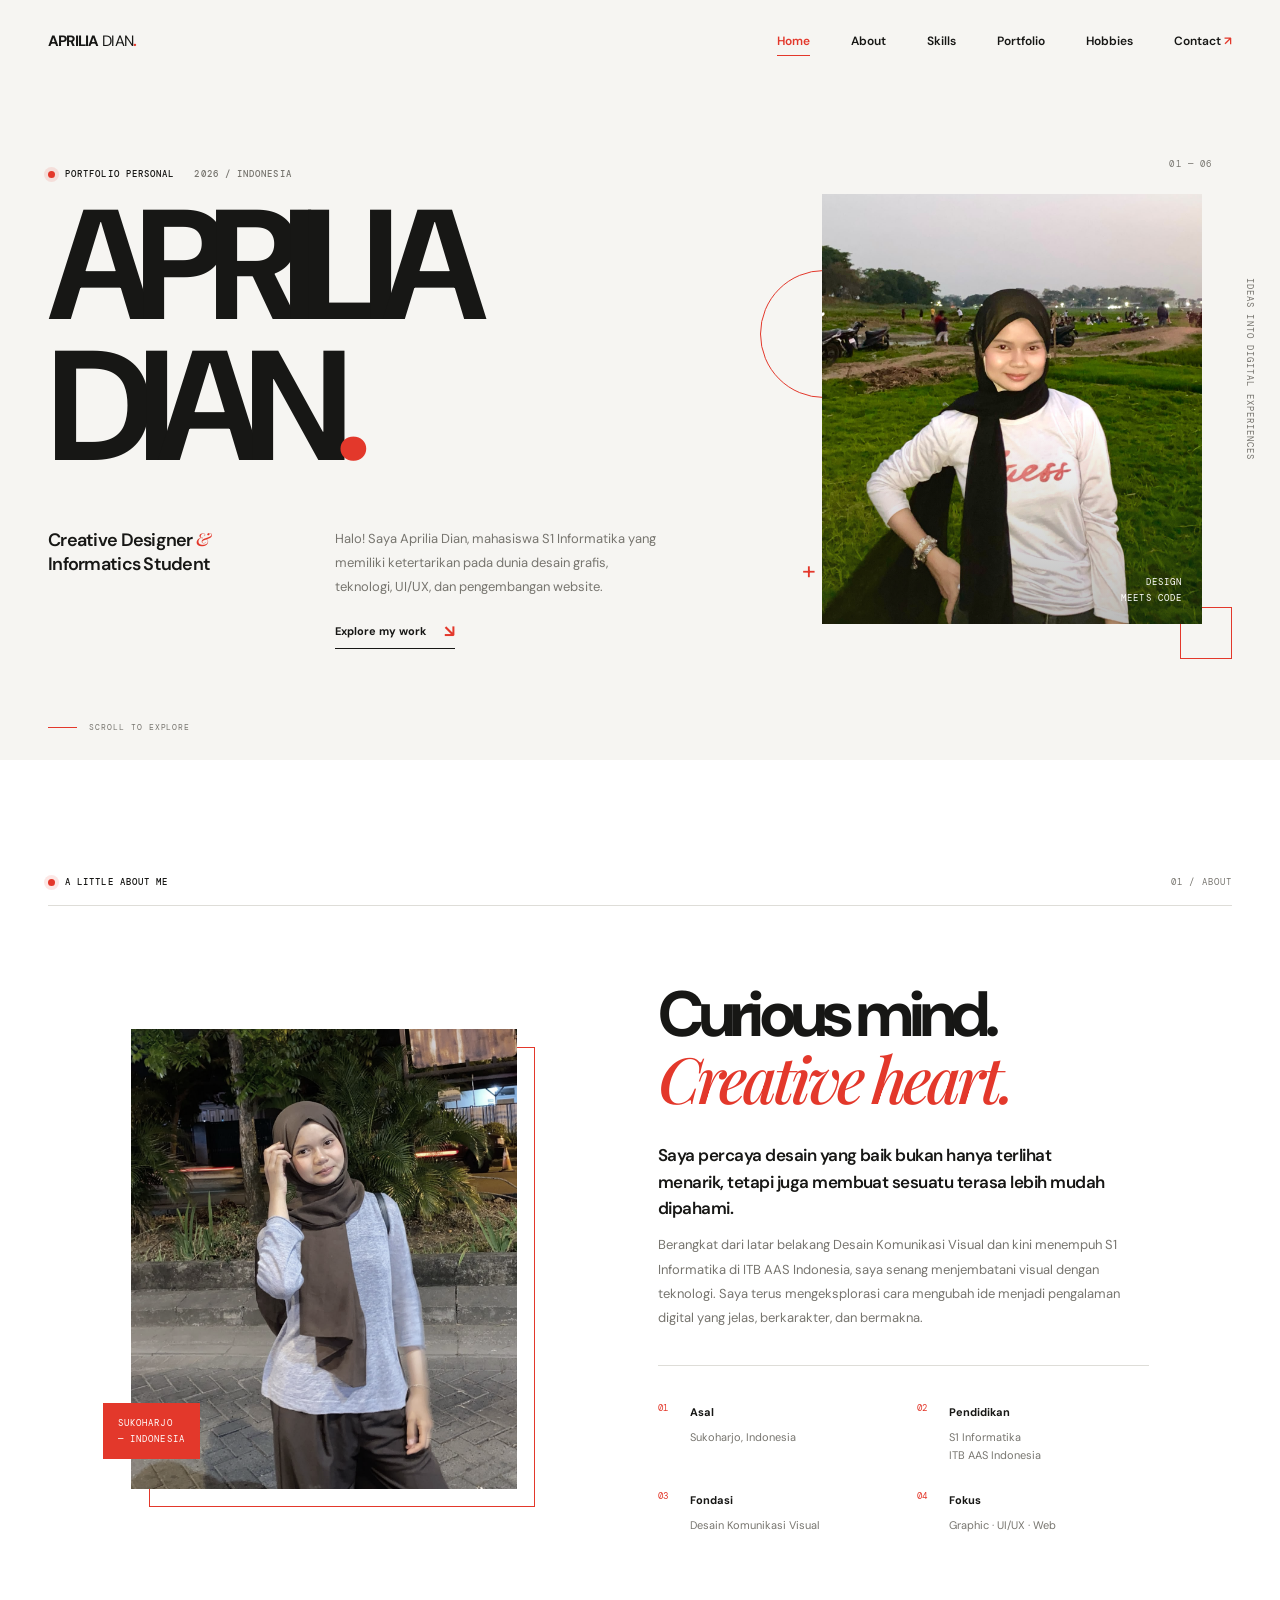
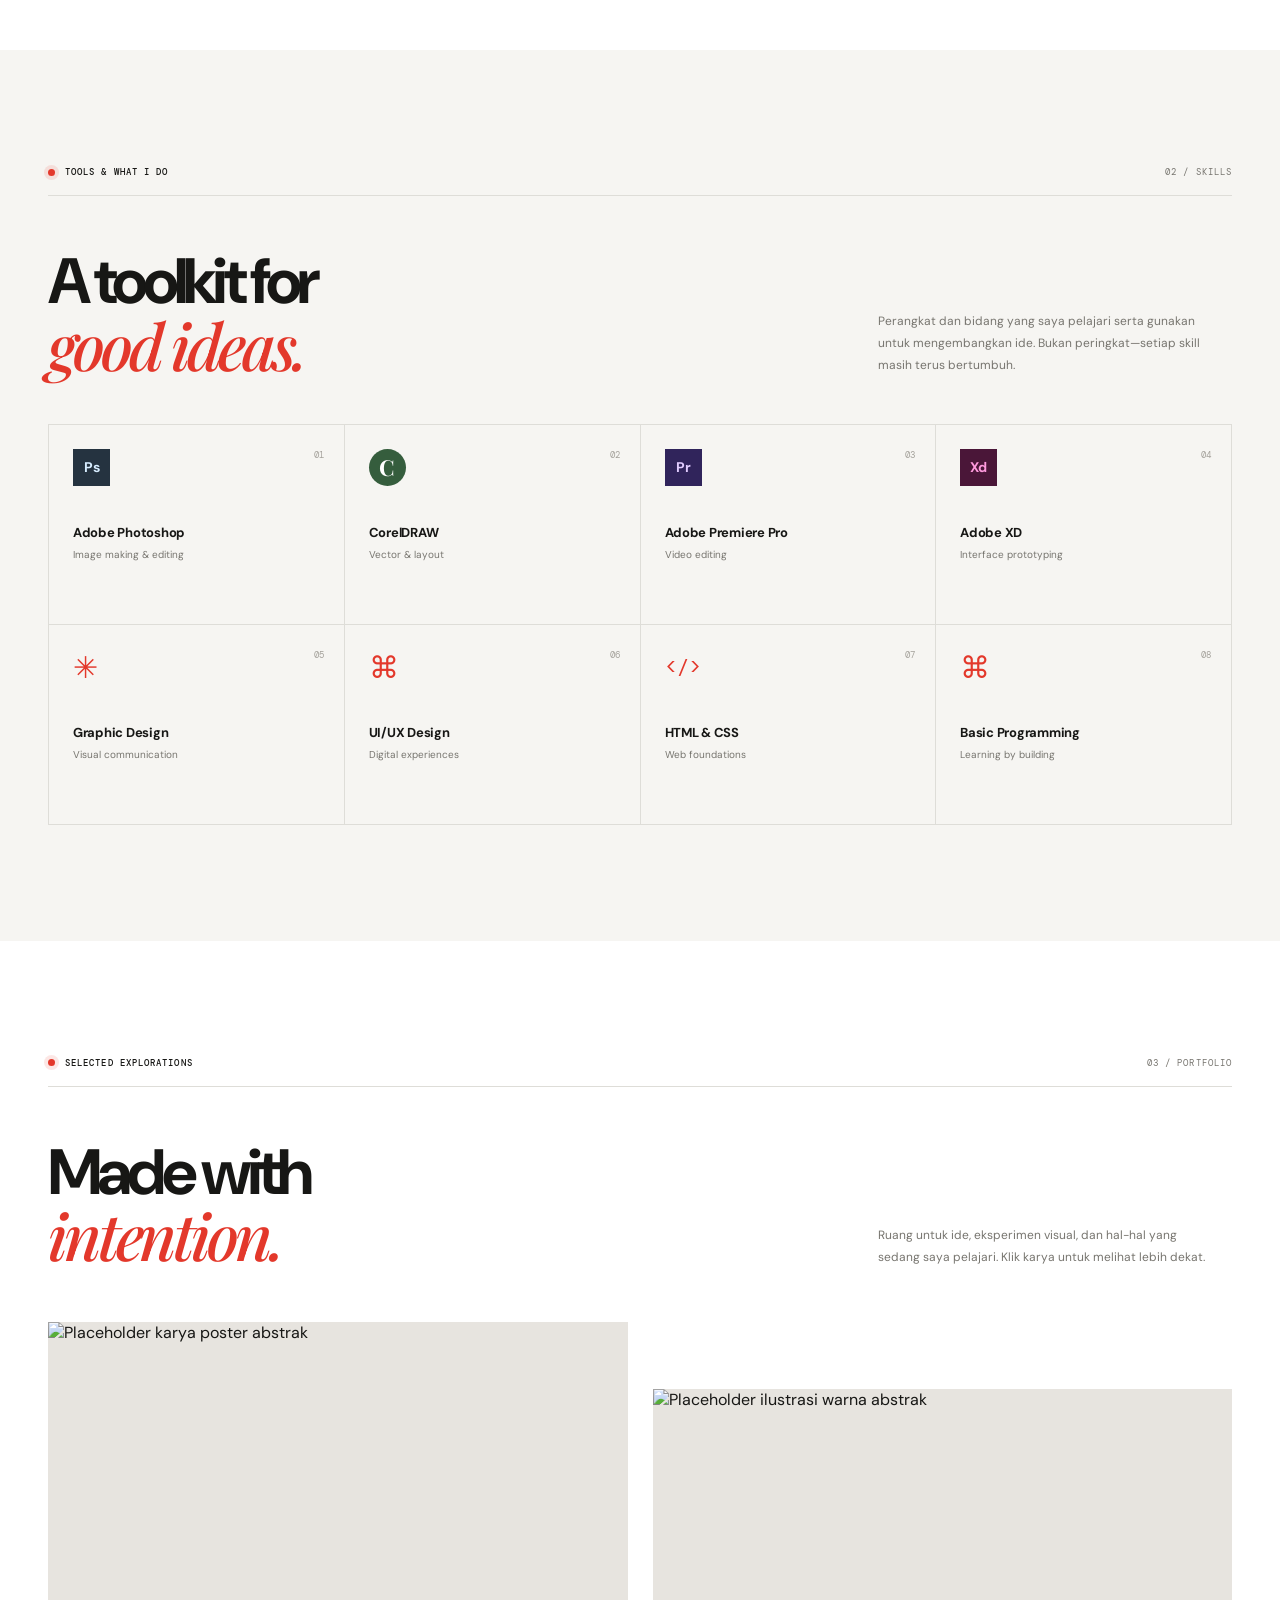
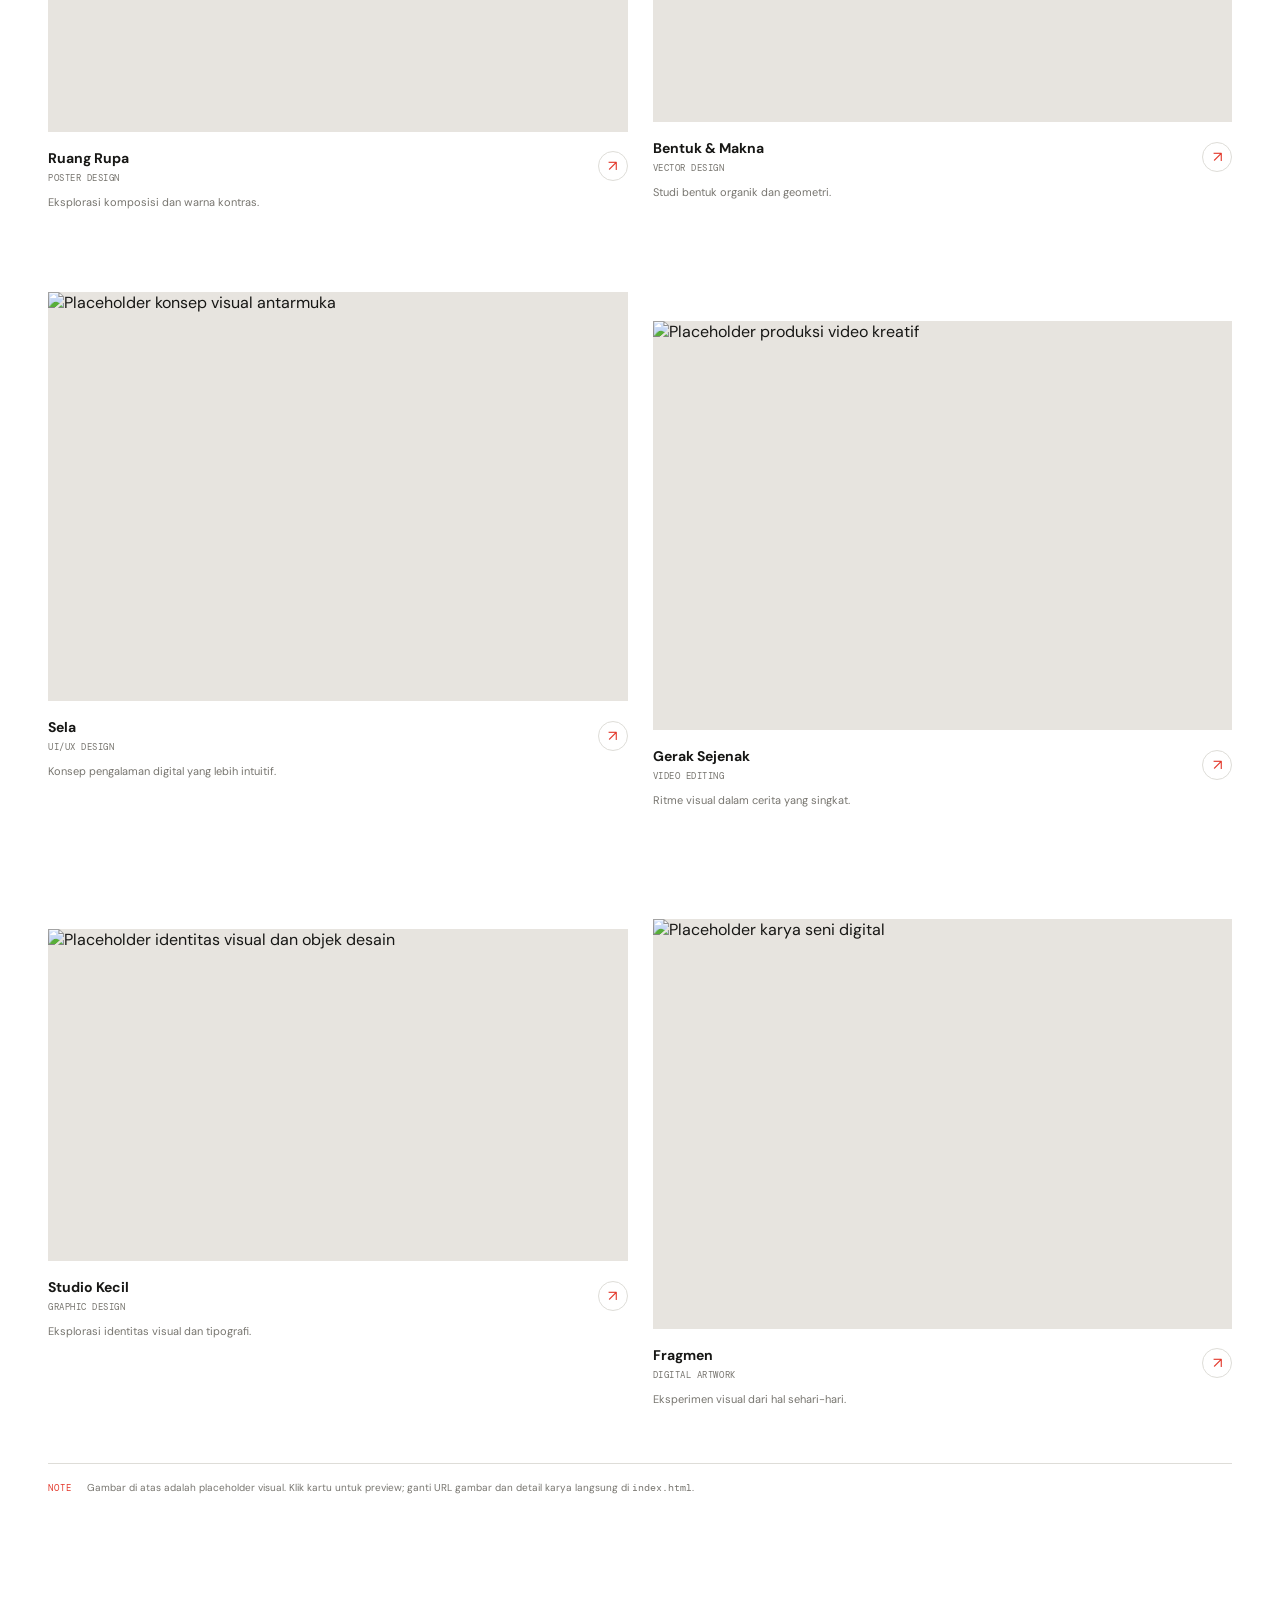
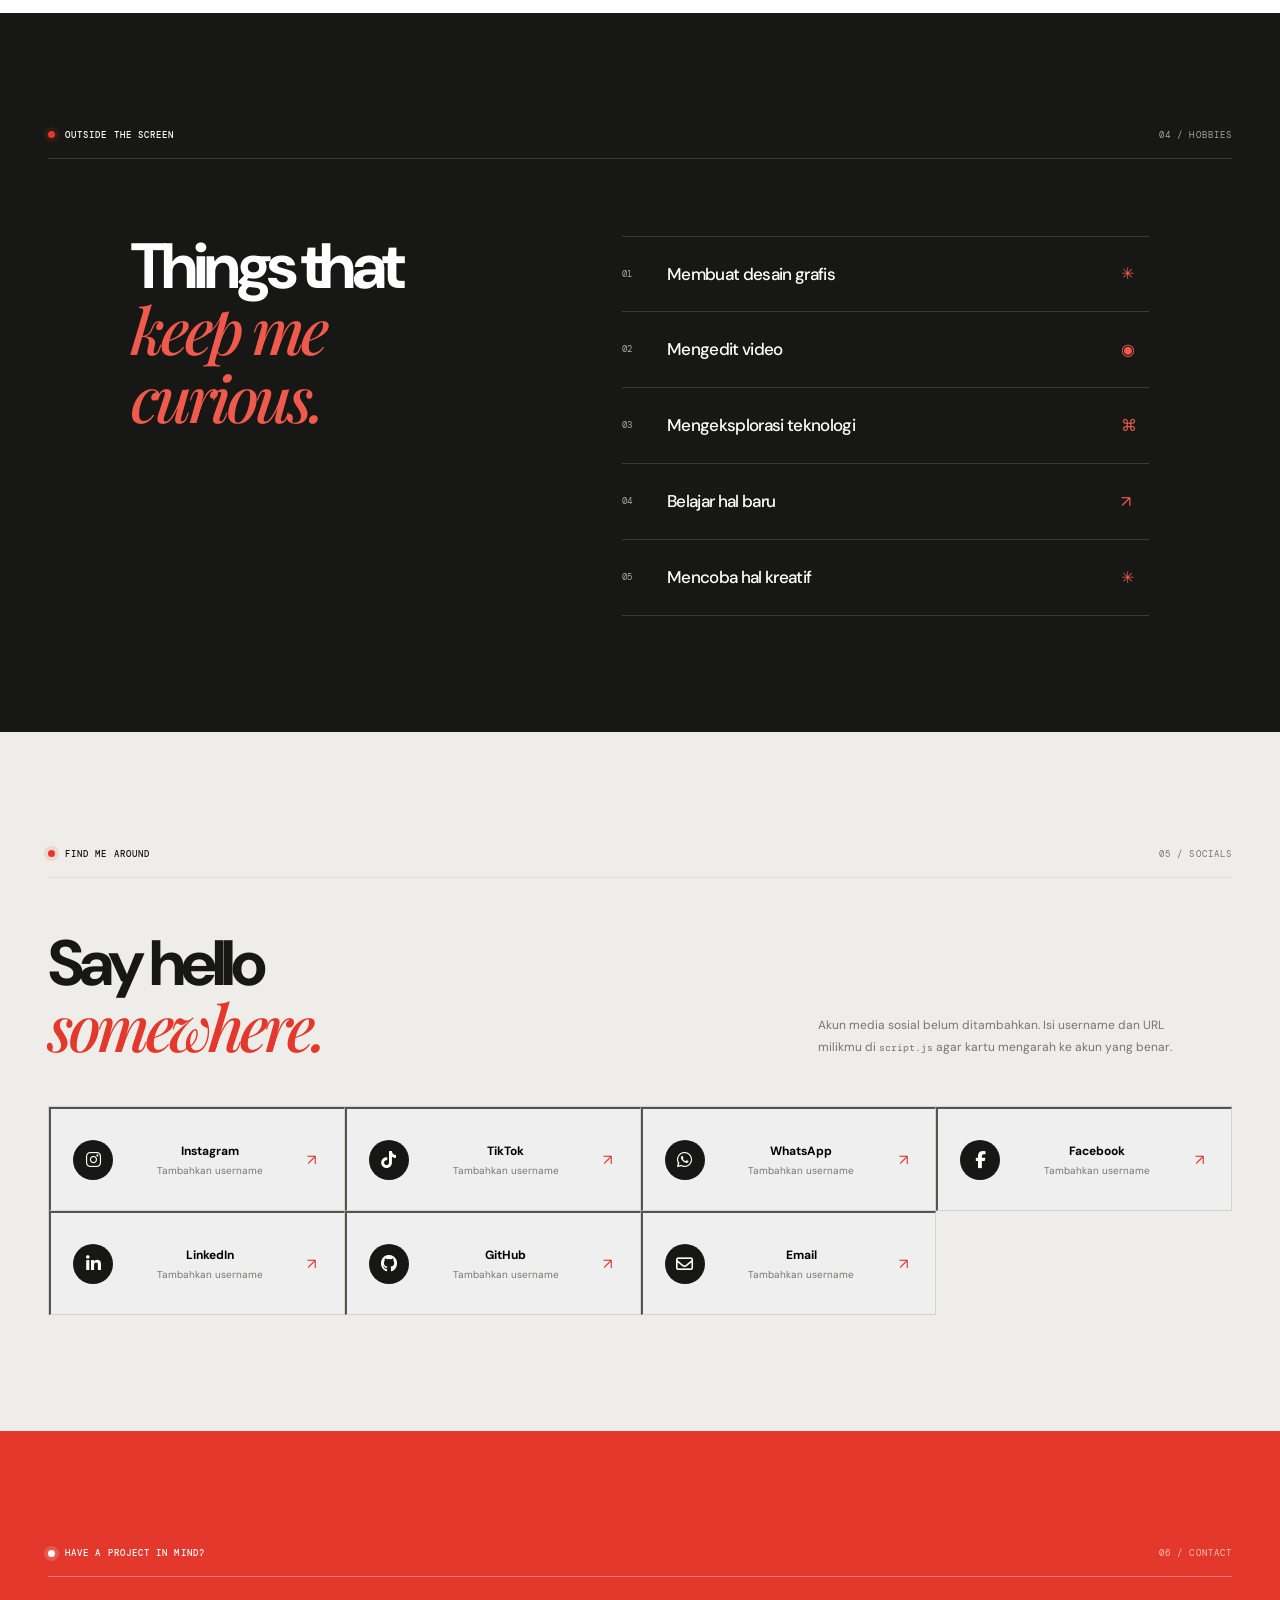
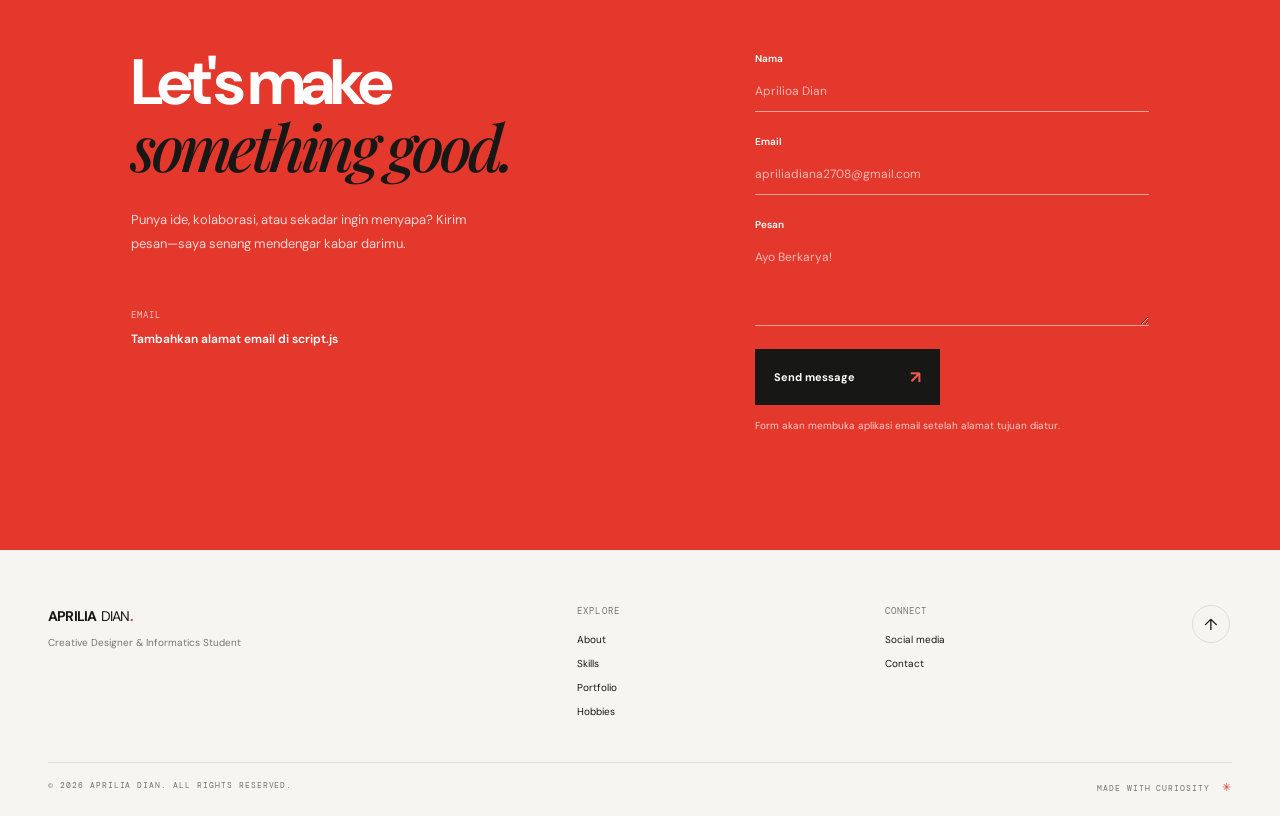
==== index.html/index.html @ 3d409180 "update portfolio" ====
<!DOCTYPE html>
<html lang="id">
<head>
  <meta charset="UTF-8">
  <meta name="viewport" content="width=device-width, initial-scale=1.0">
  <meta name="theme-color" content="#f6f5f2">
  <meta name="description" content="Portfolio personal Aprilia Dian — Creative Designer & Informatics Student.">
  <title>Aprilia Dian — Creative Designer & Informatics Student</title>
  <link rel="preconnect" href="https://fonts.googleapis.com">
  <link rel="preconnect" href="https://fonts.gstatic.com" crossorigin>
  <link href="https://fonts.googleapis.com/css2?family=DM+Mono:wght@400;500&family=DM+Sans:wght@400;500;600;700&family=Playfair+Display:ital,wght@1,500;1,600&display=swap" rel="stylesheet">
  <link href="https://cdnjs.cloudflare.com/ajax/libs/font-awesome/6.7.2/css/all.min.css" rel="stylesheet">
  <link rel="stylesheet" href="style.css">
  <script src="script.js" defer></script>
</head>
<body>
  <a class="skip-link" href="#home">Lewati ke konten utama</a>
  <header class="site-header" id="site-header">
    <nav class="nav shell" aria-label="Navigasi utama">
      <a class="wordmark" href="#home" aria-label="Aprilia Dian — beranda">APRILIA<span>DIAN</span><i>.</i></a>
      <button class="menu-toggle" type="button" aria-label="Buka menu navigasi" aria-expanded="false" aria-controls="nav-links"><span></span><span></span></button>
      <div class="nav-links" id="nav-links">
        <a href="#home">Home</a><a href="#about">About</a><a href="#skills">Skills</a>
        <a href="#portfolio">Portfolio</a><a href="#hobbies">Hobbies</a><a href="#contact">Contact <span aria-hidden="true">↗</span></a>
      </div>
    </nav>
  </header>
  <main>
    <section class="hero section-pad" id="home">
      <div class="hero-grid shell">
        <div class="hero-copy reveal">
          <p class="eyebrow"><span class="eyebrow-dot"></span> PORTFOLIO PERSONAL <span class="eyebrow-year">2026 / INDONESIA</span></p>
          <h1>APRILIA<br><span class="hero-name-last">DIAN<span class="red-period">.</span></span></h1>
          <div class="hero-bottom">
            <p class="hero-role">Creative Designer <span>&</span><br>Informatics Student</p>
            <div class="hero-intro"><p>Halo! Saya Aprilia Dian, mahasiswa S1 Informatika yang memiliki ketertarikan pada dunia desain grafis, teknologi, UI/UX, dan pengembangan website.</p><a class="text-link" href="#portfolio">Explore my work <span aria-hidden="true">↘</span></a></div>
          </div>
        </div>
        <div class="hero-art reveal" data-delay="120">
          <div class="hero-index">01 — 06</div>
          <div class="hero-photo-wrap"><!-- Ganti URL ini dengan foto profil Aprilia. --><img src="img/img1.jpeg" alt="Foto profil Aprilia Dian"><span class="photo-caption">DESIGN<br>MEETS CODE</span></div>
          <span class="hero-ring" aria-hidden="true"></span><span class="hero-square" aria-hidden="true"></span><span class="hero-cross" aria-hidden="true">+</span><span class="hero-side-note">IDEAS INTO DIGITAL EXPERIENCES</span>
        </div>
      </div>
      <a href="#about" class="scroll-cue"><span></span> SCROLL TO EXPLORE</a>
    </section>

    <section class="about section-pad" id="about">
      <div class="shell">
        <div class="section-heading reveal"><p class="eyebrow"><span class="eyebrow-dot"></span> A LITTLE ABOUT ME</p><span class="section-number">01 / ABOUT</span></div>
        <div class="about-grid">
          <div class="about-image-block reveal"><!-- Placeholder foto kedua; ganti URL untuk memakai foto sendiri. --><img src="img/img2.jpeg" alt="Foto pribadi Aprilia Dian"><span class="image-stamp">SUKOHARJO<br>— INDONESIA</span><span class="image-outline" aria-hidden="true"></span></div>
          <div class="about-copy reveal" data-delay="120">
            <h2>Curious mind.<br><em>Creative heart.</em></h2>
            <p class="about-lead">Saya percaya desain yang baik bukan hanya terlihat menarik, tetapi juga membuat sesuatu terasa lebih mudah dipahami.</p>
            <p>Berangkat dari latar belakang Desain Komunikasi Visual dan kini menempuh S1 Informatika di ITB AAS Indonesia, saya senang menjembatani visual dengan teknologi. Saya terus mengeksplorasi cara mengubah ide menjadi pengalaman digital yang jelas, berkarakter, dan bermakna.</p>
            <div class="about-facts">
              <div><span>01</span><strong>Asal</strong><p>Sukoharjo, Indonesia</p></div><div><span>02</span><strong>Pendidikan</strong><p>S1 Informatika<br>ITB AAS Indonesia</p></div>
              <div><span>03</span><strong>Fondasi</strong><p>Desain Komunikasi Visual</p></div><div><span>04</span><strong>Fokus</strong><p>Graphic · UI/UX · Web</p></div>
            </div>
          </div>
        </div>
      </div>
    </section>

    <section class="skills section-pad" id="skills">
      <div class="shell">
        <div class="section-heading reveal"><p class="eyebrow"><span class="eyebrow-dot"></span> TOOLS & WHAT I DO</p><span class="section-number">02 / SKILLS</span></div>
        <div class="skills-intro reveal"><h2>A toolkit for<br><em>good ideas.</em></h2><p>Perangkat dan bidang yang saya pelajari serta gunakan untuk mengembangkan ide. Bukan peringkat—setiap skill masih terus bertumbuh.</p></div>
        <div class="skill-grid">
          <article class="skill-card reveal"><span class="skill-index">01</span><span class="skill-icon">Ps</span><h3>Adobe Photoshop</h3><p>Image making & editing</p><span class="skill-arrow">↗</span></article>
          <article class="skill-card reveal" data-delay="60"><span class="skill-index">02</span><span class="skill-icon corel">C</span><h3>CorelDRAW</h3><p>Vector & layout</p><span class="skill-arrow">↗</span></article>
          <article class="skill-card reveal" data-delay="120"><span class="skill-index">03</span><span class="skill-icon premiere">Pr</span><h3>Adobe Premiere Pro</h3><p>Video editing</p><span class="skill-arrow">↗</span></article>
          <article class="skill-card reveal" data-delay="180"><span class="skill-index">04</span><span class="skill-icon xd">Xd</span><h3>Adobe XD</h3><p>Interface prototyping</p><span class="skill-arrow">↗</span></article>
          <article class="skill-card reveal"><span class="skill-index">05</span><span class="skill-symbol">✳</span><h3>Graphic Design</h3><p>Visual communication</p><span class="skill-arrow">↗</span></article>
          <article class="skill-card reveal" data-delay="60"><span class="skill-index">06</span><span class="skill-symbol">⌘</span><h3>UI/UX Design</h3><p>Digital experiences</p><span class="skill-arrow">↗</span></article>
          <article class="skill-card reveal" data-delay="120"><span class="skill-index">07</span><span class="skill-code">&lt;/&gt;</span><h3>HTML & CSS</h3><p>Web foundations</p><span class="skill-arrow">↗</span></article>
          <article class="skill-card reveal" data-delay="180"><span class="skill-index">08</span><span class="skill-symbol">⌘</span><h3>Basic Programming</h3><p>Learning by building</p><span class="skill-arrow">↗</span></article>
        </div>
      </div>
    </section>

    <section class="portfolio section-pad" id="portfolio">
      <div class="shell">
        <div class="section-heading reveal"><p class="eyebrow"><span class="eyebrow-dot"></span> SELECTED EXPLORATIONS</p><span class="section-number">03 / PORTFOLIO</span></div>
        <div class="portfolio-title-row reveal"><h2>Made with<br><em>intention.</em></h2><p>Ruang untuk ide, eksperimen visual, dan hal-hal yang sedang saya pelajari. Klik karya untuk melihat lebih dekat.</p></div>
        <div class="work-grid">
          <button class="work-card work-feature reveal" type="button" data-title="Ruang Rupa" data-category="Poster Design" data-description="Eksplorasi poster dengan komposisi tegas dan warna kontras. Ganti gambar ini dengan karya poster pilihanmu." data-image="https://images.unsplash.com/photo-1549490349-8643362247b5?auto=format&fit=crop&w=1500&q=90"><span class="work-image"><img src="https://images.unsplash.com/photo-1549490349-8643362247b5?auto=format&fit=crop&w=1100&q=85" alt="Placeholder karya poster abstrak"></span><span class="work-meta"><span><strong>Ruang Rupa</strong><small>Poster Design</small></span><i>↗</i></span><span class="work-description">Eksplorasi komposisi dan warna kontras.</span></button>
          <button class="work-card reveal" data-delay="80" type="button" data-title="Bentuk & Makna" data-category="Vector Design" data-description="Studi bentuk organik dan geometri dalam ilustrasi vektor. Ganti gambar ini dengan karya vector-mu." data-image="https://images.unsplash.com/photo-1541701494587-cb58502866ab?auto=format&fit=crop&w=1500&q=90"><span class="work-image"><img src="https://images.unsplash.com/photo-1541701494587-cb58502866ab?auto=format&fit=crop&w=900&q=85" alt="Placeholder ilustrasi warna abstrak"></span><span class="work-meta"><span><strong>Bentuk & Makna</strong><small>Vector Design</small></span><i>↗</i></span><span class="work-description">Studi bentuk organik dan geometri.</span></button>
          <button class="work-card reveal" type="button" data-title="Sela" data-category="UI/UX Design" data-description="Konsep antarmuka digital dengan fokus pada pengalaman yang sederhana dan mudah dipahami. Ganti dengan preview desain UI/UX-mu." data-image="https://images.unsplash.com/photo-1558655146-9f40138edfeb?auto=format&fit=crop&w=1500&q=90"><span class="work-image"><img src="https://images.unsplash.com/photo-1558655146-9f40138edfeb?auto=format&fit=crop&w=900&q=85" alt="Placeholder konsep visual antarmuka"></span><span class="work-meta"><span><strong>Sela</strong><small>UI/UX Design</small></span><i>↗</i></span><span class="work-description">Konsep pengalaman digital yang lebih intuitif.</span></button>
          <button class="work-card work-feature reveal" data-delay="80" type="button" data-title="Gerak Sejenak" data-category="Video Editing" data-description="Eksplorasi ritme, potongan gambar, dan storytelling singkat. Ganti gambar dengan thumbnail video edit-mu." data-image="https://images.unsplash.com/photo-1492619375914-88005aa9e8fb?auto=format&fit=crop&w=1500&q=90"><span class="work-image"><img src="https://images.unsplash.com/photo-1492619375914-88005aa9e8fb?auto=format&fit=crop&w=1100&q=85" alt="Placeholder produksi video kreatif"></span><span class="work-meta"><span><strong>Gerak Sejenak</strong><small>Video Editing</small></span><i>↗</i></span><span class="work-description">Ritme visual dalam cerita yang singkat.</span></button>
          <button class="work-card reveal" type="button" data-title="Studio Kecil" data-category="Graphic Design" data-description="Studi identitas visual sederhana yang merangkai tipografi dan elemen grafis. Ganti gambar dengan karya desain grafismu." data-image="https://images.unsplash.com/photo-1503602642458-232111445657?auto=format&fit=crop&w=1500&q=90"><span class="work-image"><img src="https://images.unsplash.com/photo-1503602642458-232111445657?auto=format&fit=crop&w=900&q=85" alt="Placeholder identitas visual dan objek desain"></span><span class="work-meta"><span><strong>Studio Kecil</strong><small>Graphic Design</small></span><i>↗</i></span><span class="work-description">Eksplorasi identitas visual dan tipografi.</span></button>
          <button class="work-card reveal" data-delay="80" type="button" data-title="Fragmen" data-category="Digital Artwork" data-description="Kumpulan eksplorasi visual digital dan bentuk-bentuk yang terinspirasi dari hal sehari-hari. Ganti gambar dengan artwork-mu." data-image="https://images.unsplash.com/photo-1513364776144-60967b0f800f?auto=format&fit=crop&w=1500&q=90"><span class="work-image"><img src="https://images.unsplash.com/photo-1513364776144-60967b0f800f?auto=format&fit=crop&w=900&q=85" alt="Placeholder karya seni digital"></span><span class="work-meta"><span><strong>Fragmen</strong><small>Digital Artwork</small></span><i>↗</i></span><span class="work-description">Eksperimen visual dari hal sehari-hari.</span></button>
        </div>
        <p class="portfolio-note"><span>NOTE</span> Gambar di atas adalah placeholder visual. Klik kartu untuk preview; ganti URL gambar dan detail karya langsung di <code>index.html</code>.</p>
      </div>
    </section>

    <section class="hobbies section-pad" id="hobbies">
      <div class="shell">
        <div class="section-heading reveal"><p class="eyebrow"><span class="eyebrow-dot"></span> OUTSIDE THE SCREEN</p><span class="section-number">04 / HOBBIES</span></div>
        <div class="hobbies-layout"><h2 class="reveal">Things that<br><em>keep me curious.</em></h2>
          <div class="hobby-list">
            <div class="hobby-item reveal"><span>01</span><h3>Membuat desain grafis</h3><i>✳</i></div><div class="hobby-item reveal"><span>02</span><h3>Mengedit video</h3><i>◉</i></div><div class="hobby-item reveal"><span>03</span><h3>Mengeksplorasi teknologi</h3><i>⌘</i></div><div class="hobby-item reveal"><span>04</span><h3>Belajar hal baru</h3><i>↗</i></div><div class="hobby-item reveal"><span>05</span><h3>Mencoba hal kreatif</h3><i>✳</i></div>
          </div>
        </div>
      </div>
    </section>

    <section class="social section-pad" id="social">
      <div class="shell">
        <div class="section-heading reveal"><p class="eyebrow"><span class="eyebrow-dot"></span> FIND ME AROUND</p><span class="section-number">05 / SOCIALS</span></div>
        <div class="social-heading reveal"><h2>Say hello<br><em>somewhere.</em></h2><p>Akun media sosial belum ditambahkan. Isi username dan URL milikmu di <code>script.js</code> agar kartu mengarah ke akun yang benar.</p></div>
        <div class="social-grid" id="social-grid" aria-label="Media sosial Aprilia Dian"></div>
      </div>
    </section>

    <section class="contact section-pad" id="contact">
      <div class="shell">
        <div class="section-heading reveal"><p class="eyebrow"><span class="eyebrow-dot"></span> HAVE A PROJECT IN MIND?</p><span class="section-number">06 / CONTACT</span></div>
        <div class="contact-grid">
          <div class="contact-copy reveal"><h2>Let's make<br><em>something good.</em></h2><p>Punya ide, kolaborasi, atau sekadar ingin menyapa? Kirim pesan—saya senang mendengar kabar darimu.</p><div class="contact-details"><span>EMAIL</span><p id="contact-email-display">Tambahkan alamat email di script.js</p></div></div>
          <form class="contact-form reveal" data-delay="120" id="contact-form">
            <label for="contact-name">Nama</label><input id="contact-name" name="name" type="text" placeholder="Aprilioa Dian" autocomplete="name" required>
            <label for="contact-email">Email</label><input id="contact-email" name="email" type="email" placeholder="apriliadiana2708@gmail.com" autocomplete="email" required>
            <label for="contact-message">Pesan</label><textarea id="contact-message" name="message" rows="4" placeholder="Ayo Berkarya!" required></textarea>
            <button class="button button-dark" type="submit">Send message <span aria-hidden="true">↗</span></button><p class="form-note" id="form-note" role="status">Form akan membuka aplikasi email setelah alamat tujuan diatur.</p>
          </form>
        </div>
      </div>
    </section>
  </main>
  <footer class="footer"><div class="shell">
    <div class="footer-top">
      <div><a class="wordmark footer-brand" href="#home">APRILIA<span>DIAN</span><i>.</i></a><p>Creative Designer & Informatics Student</p></div>
      <div class="footer-nav"><span>EXPLORE</span><a href="#about">About</a><a href="#skills">Skills</a><a href="#portfolio">Portfolio</a><a href="#hobbies">Hobbies</a></div>
      <div class="footer-nav"><span>CONNECT</span><a href="#social">Social media</a><a href="#contact">Contact</a></div><a class="back-top" href="#home" aria-label="Kembali ke atas">↑</a>
    </div>
    <div class="footer-bottom"><span>© 2026 APRILIA DIAN. ALL RIGHTS RESERVED.</span><span>MADE WITH CURIOSITY <i>✳</i></span></div>
  </div></footer>
  <dialog class="work-dialog" id="work-dialog" aria-label="Preview karya"><button class="dialog-close" type="button" aria-label="Tutup preview">×</button><img class="dialog-image" src="" alt=""><div class="dialog-copy"><span class="dialog-category"></span><h2 class="dialog-title"></h2><p class="dialog-description"></p></div></dialog>
  <div class="toast" id="toast" role="status" aria-live="polite"></div>
</body>
</html>
---- index.html/style.css ----
:root {
  --paper: #f6f5f2; --white: #fff; --ink: #171715; --muted: #77756f;
  --line: #deddd8; --red: #e3382b;
  --font-sans: "DM Sans", Arial, sans-serif; --font-serif: "Playfair Display", Georgia, serif; --font-mono: "DM Mono", monospace;
}
* { box-sizing: border-box; }
html { scroll-behavior: smooth; scroll-padding-top: 90px; }
body { margin: 0; background: var(--paper); color: var(--ink); font-family: var(--font-sans); -webkit-font-smoothing: antialiased; }
body.dialog-open { overflow: hidden; }
button, input, textarea { font: inherit; }
button, a { -webkit-tap-highlight-color: transparent; }
a { color: inherit; text-decoration: none; }
img { display: block; max-width: 100%; }
.shell { width: min(1320px, calc(100% - 96px)); margin-inline: auto; }
.section-pad { padding: 116px 0; }
.skip-link { position: fixed; z-index: 20; top: 10px; left: 10px; padding: 12px 16px; background: var(--ink); color: var(--white); transform: translateY(-160%); }
.skip-link:focus { transform: translateY(0); }
.site-header { position: fixed; z-index: 10; inset: 0 0 auto; border-bottom: 1px solid transparent; transition: background .3s ease, border-color .3s ease, box-shadow .3s ease; }
.site-header.scrolled { background: rgba(246,245,242,.93); border-color: var(--line); box-shadow: 0 6px 24px rgba(23,23,21,.04); backdrop-filter: blur(14px); }
.nav { height: 82px; display: flex; align-items: center; justify-content: space-between; }
.wordmark { font-size: 15px; font-weight: 700; letter-spacing: -.055em; }
.wordmark span { font-weight: 400; margin-left: 4px; }
.wordmark i { color: var(--red); font-style: normal; }
.nav-links { display: flex; gap: clamp(22px, 3.2vw, 48px); align-items: center; }
.nav-links a { position: relative; font-size: 12px; font-weight: 600; transition: color .2s ease; }
.nav-links a::after { position: absolute; content: ""; height: 1px; background: var(--red); left: 0; right: 100%; bottom: -7px; transition: right .25s ease; }
.nav-links a:hover, .nav-links a.active { color: var(--red); }
.nav-links a:hover::after, .nav-links a.active::after { right: 0; }
.nav-links a:last-child span { color: var(--red); }
.menu-toggle { display: none; }
.hero { position: relative; min-height: 760px; padding-top: 158px; padding-bottom: 100px; overflow: hidden; }
.hero-grid { display: grid; grid-template-columns: 1.15fr .85fr; align-items: center; min-height: 490px; gap: 48px; }
.eyebrow, .section-number, .hero-index, .hero-side-note, .scroll-cue, .portfolio-note span, .contact-details > span, .footer-nav > span, .footer-bottom, .image-stamp, .photo-caption { font-family: var(--font-mono); font-size: 9px; letter-spacing: .12em; }
.eyebrow { display: flex; align-items: center; gap: 10px; margin: 0 0 24px; font-weight: 500; }
.eyebrow-dot { width: 7px; height: 7px; display: inline-block; border-radius: 50%; background: var(--red); box-shadow: 0 0 0 4px rgba(227,56,43,.12); }
.eyebrow-year { margin-left: 10px; color: var(--muted); }
.hero h1 { margin: 0; font-size: clamp(76px, 12.2vw, 170px); line-height: .79; letter-spacing: -.105em; font-weight: 700; }
.hero-name-last { display: inline-block; margin-top: 18px; }
.red-period { color: var(--red); }
.hero-bottom { display: grid; grid-template-columns: .7fr 1fr; gap: 30px; align-items: start; margin-top: 58px; max-width: 700px; }
.hero-role { margin: 0; font-size: 18px; line-height: 1.35; font-weight: 600; letter-spacing: -.04em; }
.hero-role span { color: var(--red); font-family: var(--font-serif); font-style: italic; font-weight: 500; }
.hero-intro { max-width: 330px; }
.hero-intro p, .about-copy > p:not(.about-lead), .contact-copy > p { margin: 0; color: var(--muted); font-size: 13px; line-height: 1.85; }
.text-link { display: inline-flex; gap: 18px; align-items: center; margin-top: 21px; padding-bottom: 6px; border-bottom: 1px solid var(--ink); font-size: 11px; font-weight: 700; transition: color .2s, border-color .2s; }
.text-link span { color: var(--red); font-size: 17px; transition: transform .2s; }
.text-link:hover { color: var(--red); border-color: var(--red); }
.text-link:hover span { transform: translate(3px, 3px); }
.hero-art { position: relative; width: min(100%, 430px); justify-self: end; padding: 36px 30px 35px 20px; }
.hero-index { position: absolute; top: 0; right: 20px; color: var(--muted); }
.hero-photo-wrap { position: relative; z-index: 1; width: 100%; height: 430px; overflow: hidden; background: #d3cbc3; }
.hero-photo { width: 100%; height: 100%; object-fit: cover; filter: saturate(.72); }
.hero-photo-wrap::after { content: ""; position: absolute; inset: 0; background: linear-gradient(180deg, transparent 53%, rgba(23,23,21,.3)); }
.photo-caption { position: absolute; z-index: 2; right: 20px; bottom: 18px; color: var(--white); line-height: 1.8; text-align: right; }
.hero-ring { position: absolute; z-index: 0; width: 128px; height: 128px; border: 1px solid var(--red); border-radius: 50%; left: -42px; top: 112px; }
.hero-square { position: absolute; width: 52px; height: 52px; border: 1px solid var(--red); right: 0; bottom: 0; }
.hero-cross { position: absolute; z-index: 2; left: 0; bottom: 72px; color: var(--red); font-size: 25px; }
.hero-side-note { position: absolute; top: 120px; right: -24px; writing-mode: vertical-rl; color: var(--muted); }
.scroll-cue { position: absolute; bottom: 28px; left: max(48px, calc((100% - 1320px) / 2)); display: flex; gap: 12px; align-items: center; color: var(--muted); font-size: 8px; }
.scroll-cue span { width: 29px; height: 1px; background: var(--red); }
.section-heading { display: flex; justify-content: space-between; align-items: center; border-bottom: 1px solid var(--line); padding-bottom: 17px; }
.section-heading .eyebrow { margin: 0; }
.section-number { color: var(--muted); }
.about { background: #fff; }
.about-grid { display: grid; grid-template-columns: .88fr 1.12fr; gap: clamp(65px, 11vw, 155px); align-items: center; padding: 78px 7% 0; }
.about-image-block { position: relative; max-width: 390px; }
.about-image-block img { position: relative; z-index: 1; width: 100%; height: 460px; object-fit: cover; filter: saturate(.65); }
.image-outline { position: absolute; z-index: 0; top: 18px; left: 18px; width: 100%; height: 100%; border: 1px solid var(--red); }
.image-stamp { position: absolute; z-index: 2; left: -28px; bottom: 30px; padding: 12px 15px; background: var(--red); color: var(--white); line-height: 1.8; }
.about-copy h2, .skills-intro h2, .portfolio-title-row h2, .hobbies-layout > h2, .social-heading h2, .contact-copy h2 { margin: 0; font-size: clamp(42px, 5vw, 67px); line-height: .98; letter-spacing: -.075em; }
.about-copy h2 em, .skills-intro h2 em, .portfolio-title-row h2 em, .hobbies-layout > h2 em, .social-heading h2 em, .contact-copy h2 em { color: var(--red); font-family: var(--font-serif); font-weight: 500; letter-spacing: -.065em; }
.about-lead { max-width: 450px; margin: 28px 0 12px; font-size: 17px; line-height: 1.55; font-weight: 600; letter-spacing: -.03em; }
.about-facts { display: grid; grid-template-columns: 1fr 1fr; gap: 24px 28px; padding-top: 34px; margin-top: 35px; border-top: 1px solid var(--line); }
.about-facts > div { position: relative; padding-left: 32px; }
.about-facts span { position: absolute; left: 0; top: 2px; color: var(--red); font: 9px var(--font-mono); }
.about-facts strong { font-size: 11px; }
.about-facts p { margin: 7px 0 0; font-size: 11px; line-height: 1.65; color: var(--muted); }
.skills { background: var(--paper); }
.skills-intro, .portfolio-title-row, .social-heading { display: flex; align-items: end; justify-content: space-between; gap: 40px; margin: 55px 0 42px; }
.skills-intro > p, .portfolio-title-row > p, .social-heading > p { width: min(330px, 39%); margin: 0 2% 5px 0; font-size: 12px; line-height: 1.85; color: var(--muted); }
.skill-grid { display: grid; grid-template-columns: repeat(4, 1fr); border-top: 1px solid var(--line); border-left: 1px solid var(--line); }
.skill-card { position: relative; min-height: 200px; padding: 24px; border-right: 1px solid var(--line); border-bottom: 1px solid var(--line); transition: background .25s, transform .25s; }
.skill-card:hover { z-index: 1; background: var(--white); transform: translateY(-4px); }
.skill-index { position: absolute; right: 20px; top: 24px; font: 9px var(--font-mono); color: #a4a19b; }
.skill-icon { display: grid; place-items: center; width: 37px; height: 37px; margin-bottom: 38px; background: #253340; color: #d7edff; font-size: 14px; font-weight: 700; }
.skill-icon.corel { color: #fff; background: #355d3d; border-radius: 50%; font-family: var(--font-serif); font-size: 22px; }
.skill-icon.premiere { background: #30245b; color: #e1ccff; }
.skill-icon.xd { color: #ff9add; background: #4a1638; }
.skill-symbol, .skill-code { display: block; height: 37px; margin-bottom: 38px; color: var(--red); font-size: 30px; line-height: 37px; }
.skill-code { font: 20px var(--font-mono); line-height: 37px; }
.skill-card h3 { margin: 0; font-size: 13px; letter-spacing: -.02em; }
.skill-card p { margin: 7px 0 0; color: var(--muted); font-size: 10px; }
.skill-arrow { position: absolute; right: 20px; bottom: 21px; color: var(--red); opacity: 0; transform: translate(-4px,4px); transition: .2s; }
.skill-card:hover .skill-arrow { opacity: 1; transform: translate(0); }
.portfolio { background: var(--white); }
.portfolio-title-row { align-items: end; margin-bottom: 50px; }
.portfolio-title-row > p { margin-bottom: 4px; }
.work-grid { display: grid; grid-template-columns: 1fr 1fr; gap: 54px 25px; }
.work-card { display: block; padding: 0; border: 0; background: transparent; text-align: left; cursor: zoom-in; color: inherit; }
.work-image { position: relative; display: block; height: clamp(250px, 32vw, 440px); overflow: hidden; background: #e7e4df; }
.work-card:nth-child(3n + 2) .work-image { height: clamp(215px, 26vw, 350px); }
.work-card:nth-child(even) { margin-top: 58px; }
.work-image::after { content: ""; position: absolute; inset: 0; background: rgba(23,23,21,0); transition: background .35s; }
.work-image img { width: 100%; height: 100%; object-fit: cover; transition: transform .7s cubic-bezier(.2,.7,.2,1), filter .5s; }
.work-card:hover .work-image::after { background: rgba(23,23,21,.12); }
.work-card:hover .work-image img { transform: scale(1.045); filter: saturate(.82); }
.work-meta { display: flex; justify-content: space-between; align-items: center; padding-top: 17px; }
.work-meta > span { display: grid; gap: 5px; }
.work-meta strong { font-size: 14px; }
.work-meta small { color: var(--muted); font: 9px var(--font-mono); letter-spacing: .06em; text-transform: uppercase; }
.work-meta i { display: grid; place-items: center; width: 30px; height: 30px; border: 1px solid var(--line); border-radius: 50%; color: var(--red); font-size: 15px; font-style: normal; transition: background .2s, color .2s, transform .2s; }
.work-card:hover .work-meta i { transform: rotate(45deg); background: var(--red); color: var(--white); border-color: var(--red); }
.work-description { display: block; margin-top: 11px; color: var(--muted); font-size: 11px; }
.portfolio-note { margin: 57px 0 0; padding: 15px 0 0; border-top: 1px solid var(--line); color: var(--muted); font-size: 10px; line-height: 1.8; }
.portfolio-note span { margin-right: 12px; color: var(--red); }
code { font: 10px var(--font-mono); }
.hobbies { background: var(--ink); color: var(--white); }
.hobbies .section-heading { border-color: #3a3a37; }
.hobbies .section-number { color: #a6a49e; }
.hobbies-layout { display: grid; grid-template-columns: .85fr 1.15fr; gap: 10%; padding: 77px 7% 0; }
.hobbies-layout > h2 { position: sticky; top: 125px; align-self: start; }
.hobbies-layout > h2 em { color: #f05a4d; }
.hobby-item { display: grid; grid-template-columns: 45px 1fr 28px; align-items: center; min-height: 76px; border-bottom: 1px solid #3a3a37; transition: padding .25s ease, color .25s; }
.hobby-item:first-child { border-top: 1px solid #3a3a37; }
.hobby-item > span { color: #aaa8a1; font: 9px var(--font-mono); }
.hobby-item h3 { margin: 0; font-size: 17px; font-weight: 500; letter-spacing: -.04em; }
.hobby-item i { color: #f05a4d; font-size: 16px; font-style: normal; }
.hobby-item:hover { padding-inline: 12px; color: #f05a4d; }
.social { background: #eeede9; }
.social-heading { align-items: end; margin-bottom: 43px; }
.social-heading > p { width: min(390px, 43%); }
.social-grid { display: grid; grid-template-columns: repeat(4, 1fr); border-top: 1px solid #d5d3cd; border-left: 1px solid #d5d3cd; }
.social-card { display: grid; grid-template-columns: 45px 1fr 20px; align-items: center; gap: 13px; min-height: 104px; padding: 18px 22px; border-right: 1px solid #d5d3cd; border-bottom: 1px solid #d5d3cd; transition: background .2s, color .2s; }
.social-card:not(.is-configured) { cursor: pointer; }
.social-card:hover { background: var(--white); }
.social-icon { display: grid; place-items: center; width: 40px; height: 40px; border-radius: 50%; color: var(--white); background: var(--ink); font-size: 17px; transition: transform .25s, background .25s; }
.social-card:hover .social-icon { transform: rotate(-8deg) scale(1.08); background: var(--red); }
.social-copy { display: grid; gap: 5px; }
.social-copy strong { font-size: 12px; }
.social-copy small { color: var(--muted); font-size: 10px; }
.social-arrow { color: var(--red); font-size: 15px; }
.social-card.is-configured { cursor: pointer; }
.contact { background: var(--red); color: var(--white); }
.contact .section-heading { border-color: rgba(255,255,255,.32); }
.contact .eyebrow-dot { background: var(--white); box-shadow: 0 0 0 4px rgba(255,255,255,.16); }
.contact .section-number { color: rgba(255,255,255,.7); }
.contact-grid { display: grid; grid-template-columns: 1fr .8fr; gap: 13%; padding: 75px 7% 0; }
.contact-copy h2 em { color: var(--ink); }
.contact-copy > p { max-width: 355px; margin-top: 25px; color: rgba(255,255,255,.8); }
.contact-details { margin-top: 46px; }
.contact-details > span { color: rgba(255,255,255,.7); }
.contact-details p { margin: 8px 0 0; font-size: 12px; font-weight: 600; }
.contact-form { display: flex; flex-direction: column; }
.contact-form label { margin: 0 0 8px; font-size: 10px; font-weight: 600; }
.contact-form input, .contact-form textarea { width: 100%; margin-bottom: 23px; padding: 10px 0 12px; border: 0; border-bottom: 1px solid rgba(255,255,255,.55); outline: none; background: transparent; color: var(--white); font-size: 12px; resize: vertical; transition: border-color .2s; }
.contact-form input::placeholder, .contact-form textarea::placeholder { color: rgba(255,255,255,.65); }
.contact-form input:focus, .contact-form textarea:focus { border-color: var(--ink); }
.button { display: inline-flex; align-items: center; justify-content: space-between; gap: 36px; width: max-content; min-width: 185px; padding: 16px 18px; border: 1px solid transparent; cursor: pointer; font-size: 11px; font-weight: 700; transition: background .2s, color .2s, transform .2s; }
.button-dark { background: var(--ink); color: var(--white); }
.button-dark span { font-size: 17px; color: #f05a4d; transition: transform .2s; }
.button-dark:hover { background: var(--white); color: var(--ink); transform: translateY(-2px); }
.button-dark:hover span { transform: translate(3px,-3px); }
.form-note { margin: 12px 0 0; color: rgba(255,255,255,.75); font-size: 10px; line-height: 1.7; }
.footer { padding: 55px 0 22px; background: var(--paper); }
.footer-top { display: grid; grid-template-columns: 1.8fr 1fr 1fr 40px; gap: 30px; padding-bottom: 44px; }
.footer-brand { font-size: 14px; }
.footer-top > div:first-child p { color: var(--muted); font-size: 10px; }
.footer-nav { display: flex; flex-direction: column; align-items: flex-start; gap: 11px; }
.footer-nav > span { margin-bottom: 5px; color: var(--muted); }
.footer-nav a { font-size: 10px; transition: color .2s; }
.footer-nav a:hover { color: var(--red); }
.back-top { display: grid; place-items: center; width: 38px; height: 38px; border: 1px solid var(--line); border-radius: 50%; transition: background .2s, color .2s; }
.back-top:hover { color: var(--white); background: var(--red); border-color: var(--red); }
.footer-bottom { display: flex; justify-content: space-between; padding-top: 17px; border-top: 1px solid var(--line); color: var(--muted); font-size: 8px; }
.footer-bottom i { margin-left: 6px; color: var(--red); font-size: 11px; font-style: normal; }
.work-dialog { position: fixed; width: min(900px, calc(100% - 36px)); max-width: none; max-height: min(90vh, 900px); padding: 0; border: 0; background: var(--paper); color: var(--ink); box-shadow: 0 20px 100px rgba(0,0,0,.3); }
.work-dialog::backdrop { background: rgba(23,23,21,.78); backdrop-filter: blur(4px); }
.dialog-close { position: absolute; z-index: 2; top: 14px; right: 14px; display: grid; place-items: center; width: 39px; height: 39px; border: 0; border-radius: 50%; background: var(--white); color: var(--ink); font-size: 26px; cursor: pointer; }
.dialog-image { width: 100%; max-height: 67vh; object-fit: cover; background: #ddd; }
.dialog-copy { padding: 24px 30px 28px; }
.dialog-category { color: var(--red); font: 9px var(--font-mono); letter-spacing: .12em; text-transform: uppercase; }
.dialog-title { margin: 8px 0; font-size: 25px; letter-spacing: -.05em; }
.dialog-description { margin: 0; color: var(--muted); font-size: 12px; line-height: 1.7; }
.toast { position: fixed; z-index: 15; right: 24px; bottom: 24px; max-width: min(360px, calc(100% - 48px)); padding: 14px 18px; color: var(--white); background: var(--ink); font-size: 12px; line-height: 1.6; opacity: 0; transform: translateY(12px); pointer-events: none; transition: opacity .25s, transform .25s; }
.toast.show { opacity: 1; transform: translateY(0); }
.reveal { opacity: 0; transform: translateY(22px); transition: opacity .7s ease, transform .7s cubic-bezier(.2,.7,.2,1); transition-delay: var(--reveal-delay, 0ms); }
.reveal.is-visible { opacity: 1; transform: translateY(0); }
@media (prefers-reduced-motion: reduce) { *, *::before, *::after { scroll-behavior: auto !important; animation-duration: .01ms !important; animation-iteration-count: 1 !important; transition-duration: .01ms !important; } .reveal { opacity: 1; transform: none; } }
@media (max-width: 900px) {
  .shell { width: min(100% - 56px, 760px); } .section-pad { padding: 90px 0; }
  .hero { min-height: unset; padding-top: 140px; padding-bottom: 90px; } .hero-grid { grid-template-columns: 1.1fr .9fr; gap: 15px; }
  .hero h1 { font-size: clamp(75px, 12vw, 115px); } .hero-bottom { grid-template-columns: 1fr; gap: 16px; margin-top: 35px; }
  .hero-art { padding-right: 14px; } .hero-photo-wrap { height: 350px; } .scroll-cue { left: 28px; }
  .about-grid { gap: 60px; padding-inline: 3%; } .about-image-block img { height: 400px; }
  .skill-grid { grid-template-columns: repeat(2, 1fr); } .social-grid { grid-template-columns: repeat(2, 1fr); }
  .hobbies-layout, .contact-grid { padding-inline: 3%; }
}
@media (max-width: 620px) {
  html { scroll-padding-top: 70px; } .shell { width: calc(100% - 40px); } .section-pad { padding: 74px 0; }
  .nav { height: 68px; } .menu-toggle { display: flex; flex-direction: column; justify-content: center; gap: 6px; width: 42px; height: 42px; border: 1px solid var(--line); background: transparent; cursor: pointer; }
  .menu-toggle span { display: block; width: 17px; height: 1px; margin: 0 auto; background: var(--ink); transition: transform .2s; }
  .menu-toggle[aria-expanded="true"] span:first-child { transform: translateY(3.5px) rotate(45deg); } .menu-toggle[aria-expanded="true"] span:last-child { transform: translateY(-3.5px) rotate(-45deg); }
  .nav-links { position: absolute; top: 67px; left: 0; right: 0; display: flex; flex-direction: column; align-items: stretch; gap: 0; padding: 8px 20px 18px; background: var(--paper); border-bottom: 1px solid var(--line); opacity: 0; visibility: hidden; transform: translateY(-8px); transition: opacity .2s, transform .2s, visibility .2s; }
  .nav-links.open { opacity: 1; visibility: visible; transform: translateY(0); } .nav-links a { padding: 13px 0; border-bottom: 1px solid var(--line); font-size: 13px; }
  .nav-links a:last-child { border-bottom: 0; } .nav-links a::after { display: none; }
  .hero { padding-top: 122px; padding-bottom: 85px; } .hero-grid { grid-template-columns: 1fr; gap: 28px; }
  .eyebrow { gap: 8px; font-size: 8px; } .eyebrow-year { margin-left: auto; } .hero h1 { font-size: clamp(77px, 21vw, 120px); }
  .hero-name-last { margin-top: 12px; } .hero-bottom { grid-template-columns: 1fr 1fr; gap: 18px; margin-top: 27px; }
  .hero-role { font-size: 15px; } .hero-intro p { font-size: 11px; } .text-link { gap: 8px; margin-top: 14px; font-size: 10px; }
  .hero-art { width: min(84%, 390px); justify-self: center; margin-top: 2px; padding: 25px 20px 25px 10px; }
  .hero-photo-wrap { height: min(105vw, 390px); } .hero-index { top: 0; right: 10px; } .hero-ring { width: 88px; height: 88px; left: -25px; top: 85px; }
  .hero-side-note { right: -13px; top: 80px; font-size: 7px; } .hero-square { width: 37px; height: 37px; } .hero-cross { left: -1px; bottom: 50px; }
  .scroll-cue { bottom: 28px; left: 20px; } .section-heading { padding-bottom: 13px; } .section-heading .eyebrow { margin: 0; } .section-number { font-size: 8px; }
  .about-grid { grid-template-columns: 1fr; gap: 50px; padding: 51px 4% 0; } .about-image-block { width: 81%; }
  .about-image-block img { height: 390px; } .about-copy h2, .skills-intro h2, .portfolio-title-row h2, .hobbies-layout > h2, .social-heading h2, .contact-copy h2 { font-size: clamp(43px, 12vw, 62px); }
  .about-lead { margin-top: 20px; font-size: 15px; } .about-copy > p:not(.about-lead) { font-size: 12px; }
  .about-facts { gap: 22px 10px; padding-top: 25px; margin-top: 25px; } .about-facts > div { padding-left: 25px; } .about-facts p { font-size: 10px; }
  .skills-intro, .portfolio-title-row, .social-heading { display: block; margin: 42px 0 30px; }
  .skills-intro > p, .portfolio-title-row > p, .social-heading > p { width: 100%; max-width: 360px; margin: 19px 0 0; font-size: 11px; }
  .skill-card { min-height: 168px; padding: 17px 14px; } .skill-index { top: 16px; right: 13px; }
  .skill-icon, .skill-symbol, .skill-code { margin-bottom: 28px; } .skill-card h3 { max-width: 120px; font-size: 11px; } .skill-card p { font-size: 9px; }
  .work-grid { grid-template-columns: 1fr; gap: 34px; } .work-card:nth-child(even) { margin-top: 0; }
  .work-image, .work-card:nth-child(3n + 2) .work-image { height: min(78vw, 390px); }
  .work-meta { padding-top: 13px; } .portfolio-note { margin-top: 37px; }
  .hobbies-layout { grid-template-columns: 1fr; gap: 38px; padding: 49px 2% 0; } .hobbies-layout > h2 { position: static; }
  .hobby-item { min-height: 66px; grid-template-columns: 34px 1fr 24px; } .hobby-item h3 { font-size: 14px; }
  .social-heading { margin-bottom: 30px; } .social-grid { grid-template-columns: 1fr 1fr; }
  .social-card { grid-template-columns: 35px 1fr; min-height: 90px; gap: 9px; padding: 13px 10px; }
  .social-icon { width: 33px; height: 33px; font-size: 14px; } .social-copy strong { font-size: 10px; } .social-copy small { font-size: 8px; word-break: break-word; } .social-arrow { display: none; }
  .contact-grid { grid-template-columns: 1fr; gap: 40px; padding: 49px 2% 0; } .contact-copy > p { margin-top: 20px; font-size: 12px; }
  .contact-details { margin-top: 26px; } .contact-form input, .contact-form textarea { margin-bottom: 19px; }
  .footer { padding-top: 40px; } .footer-top { grid-template-columns: 1fr 1fr 35px; gap: 27px 15px; padding-bottom: 30px; }
  .footer-top > div:first-child { grid-column: 1 / -1; } .footer-nav { gap: 9px; } .footer-nav > span { font-size: 8px; }
  .footer-nav a { font-size: 9px; } .back-top { grid-column: 3; grid-row: 2; width: 34px; height: 34px; }
  .footer-bottom { gap: 10px; font-size: 7px; line-height: 1.7; } .footer-bottom span:last-child { text-align: right; }
  .dialog-copy { padding: 18px 20px 22px; } .dialog-title { font-size: 21px; }
}
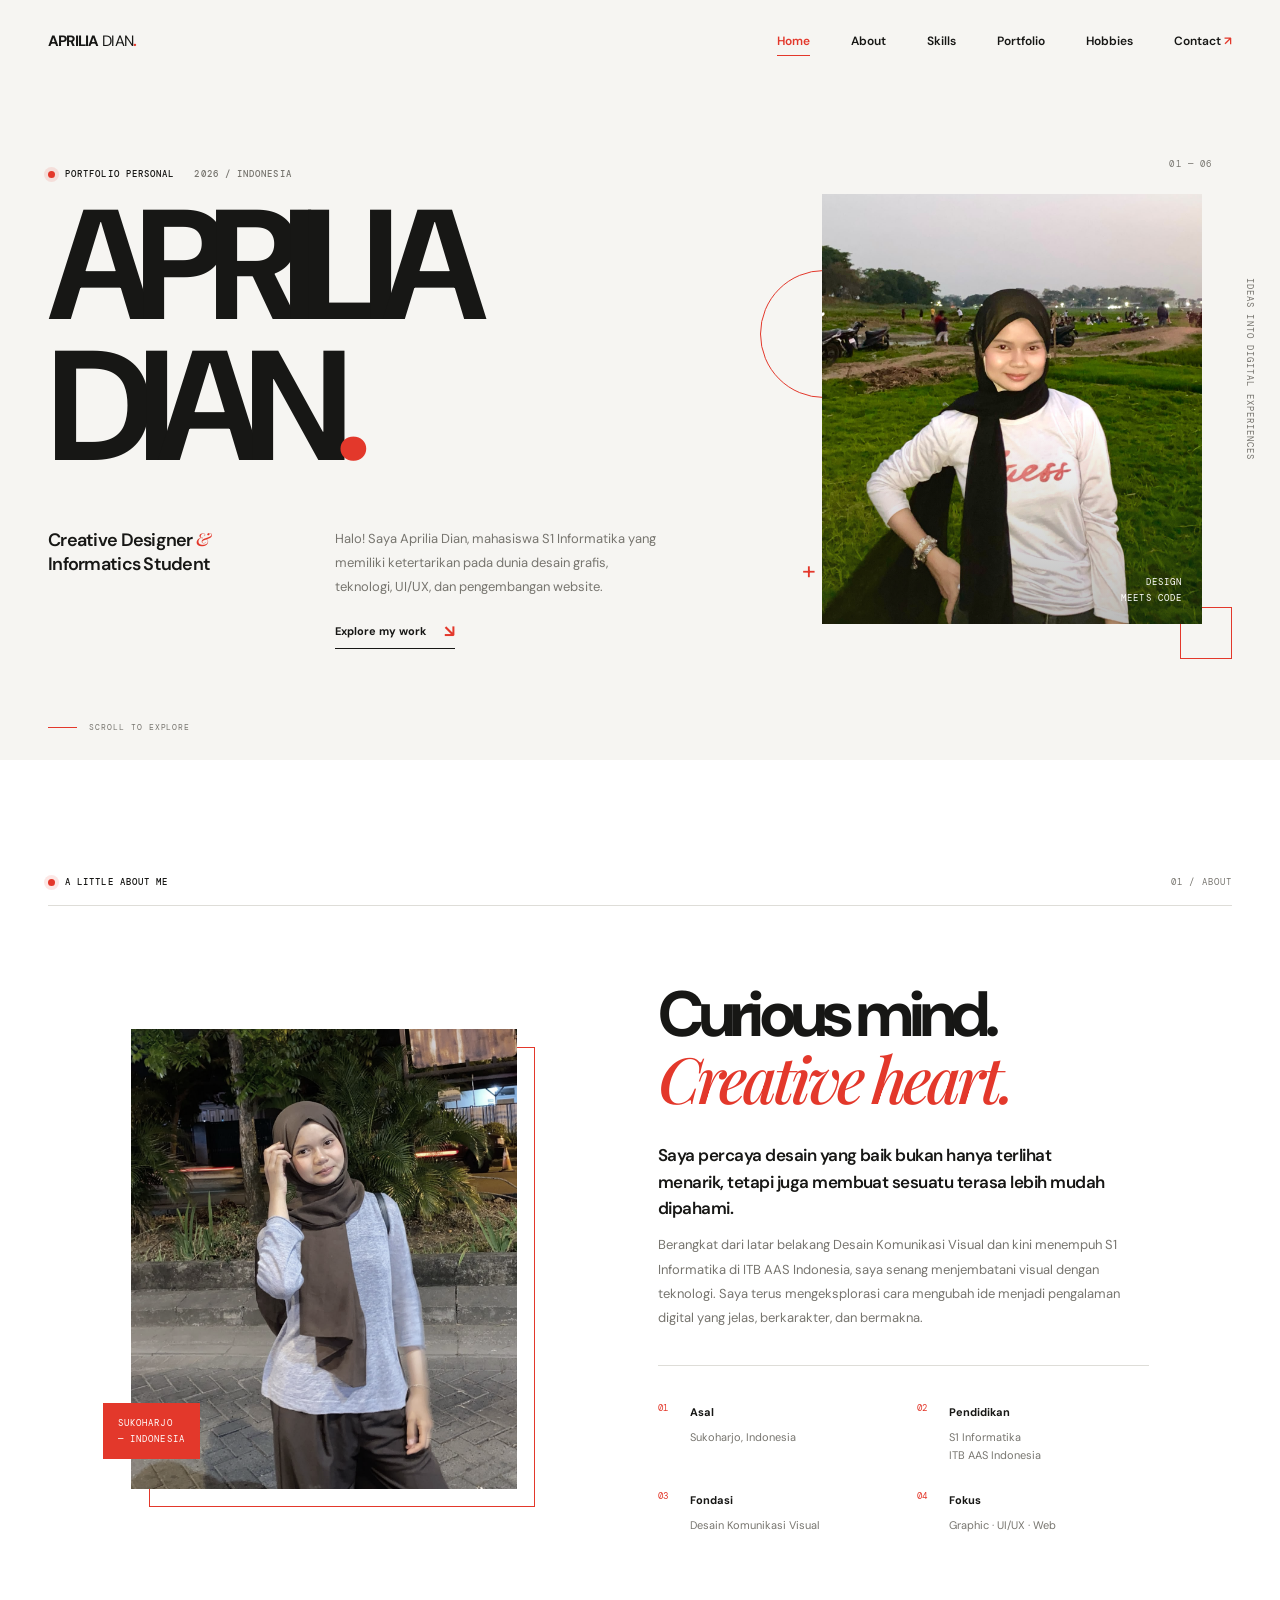
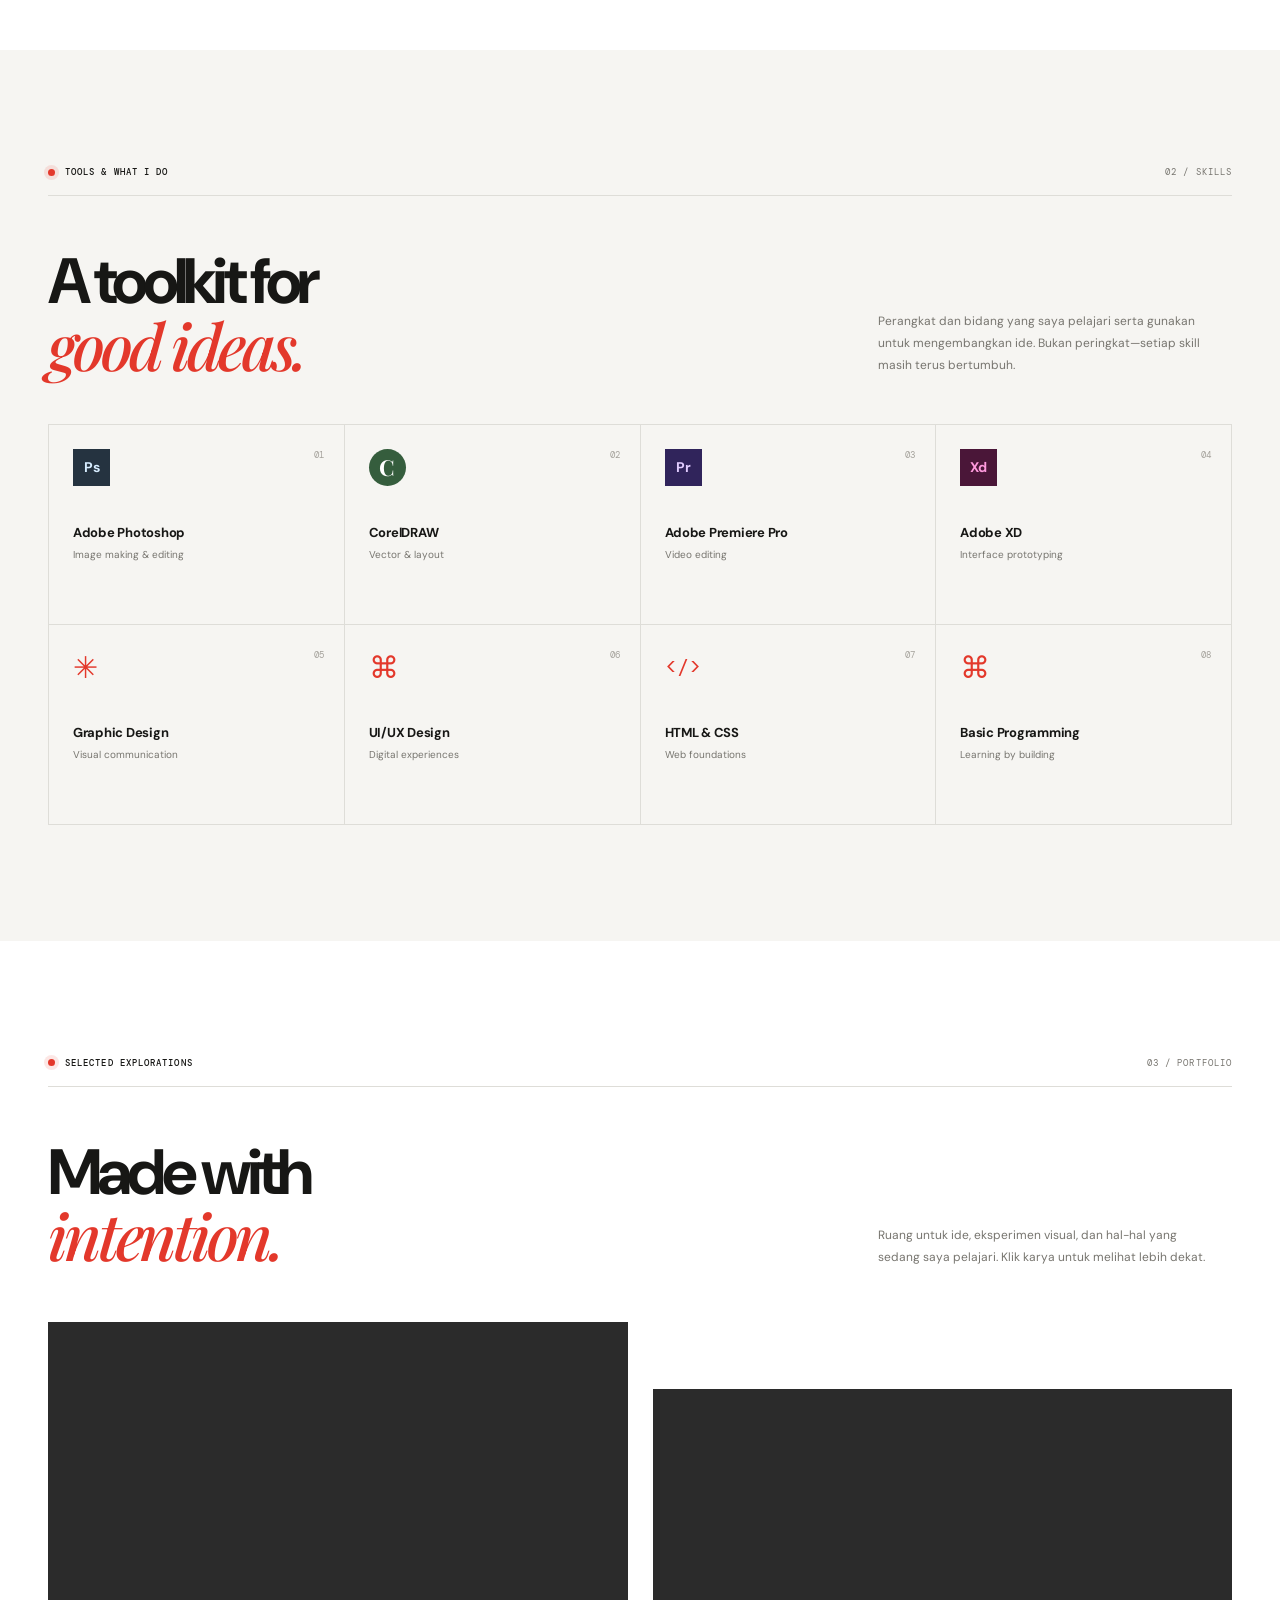
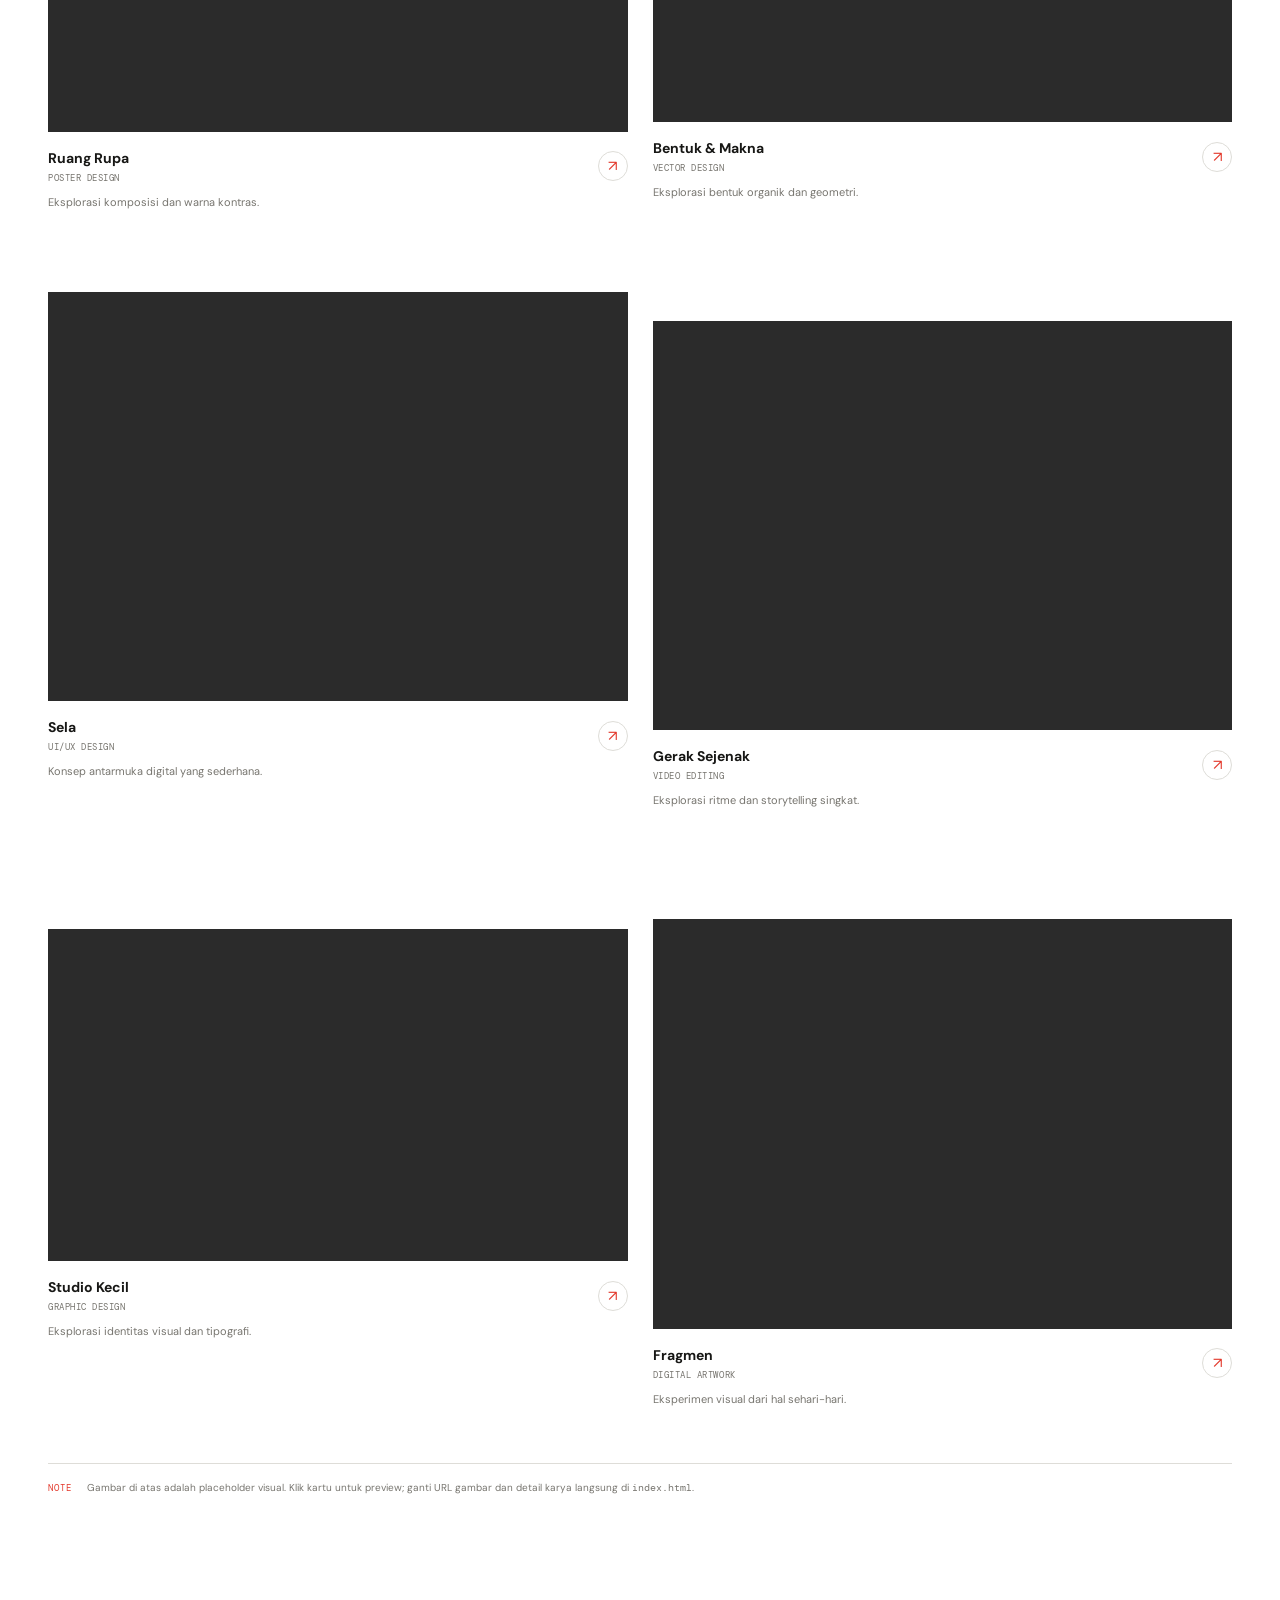
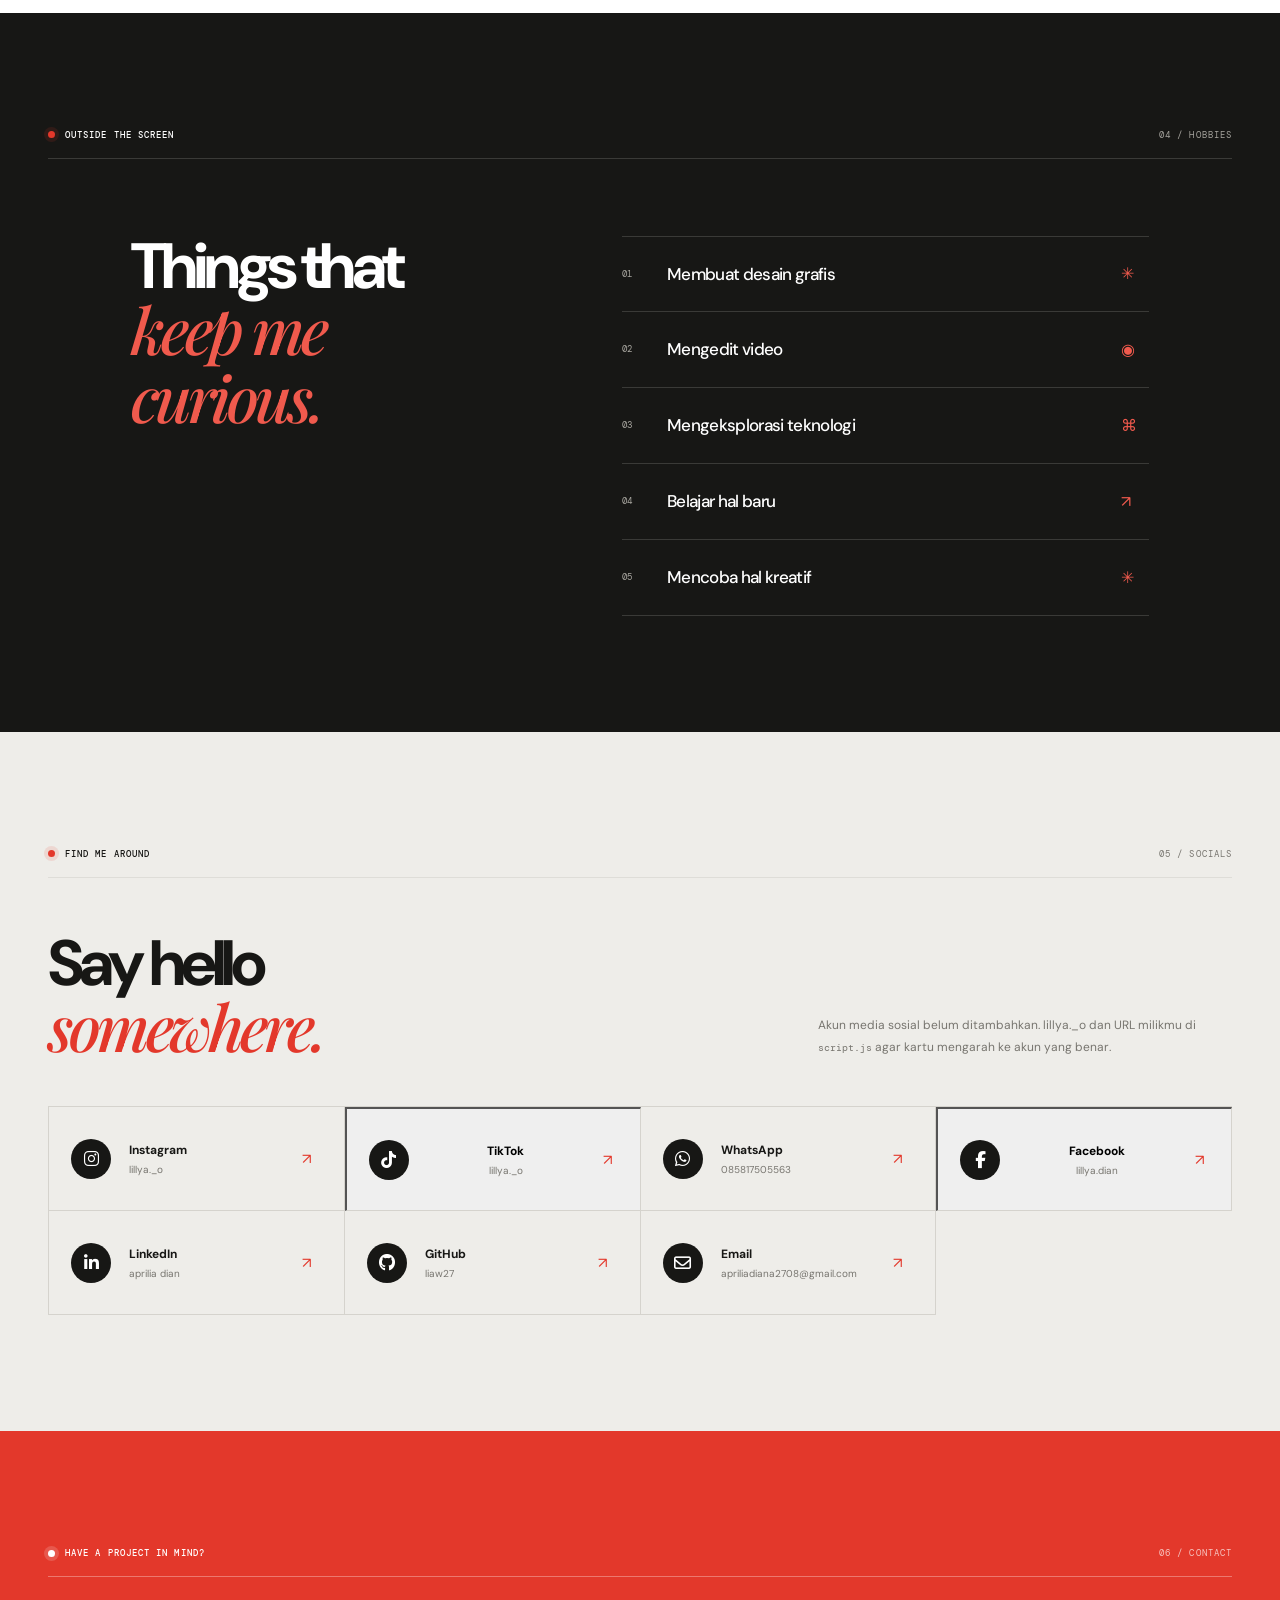
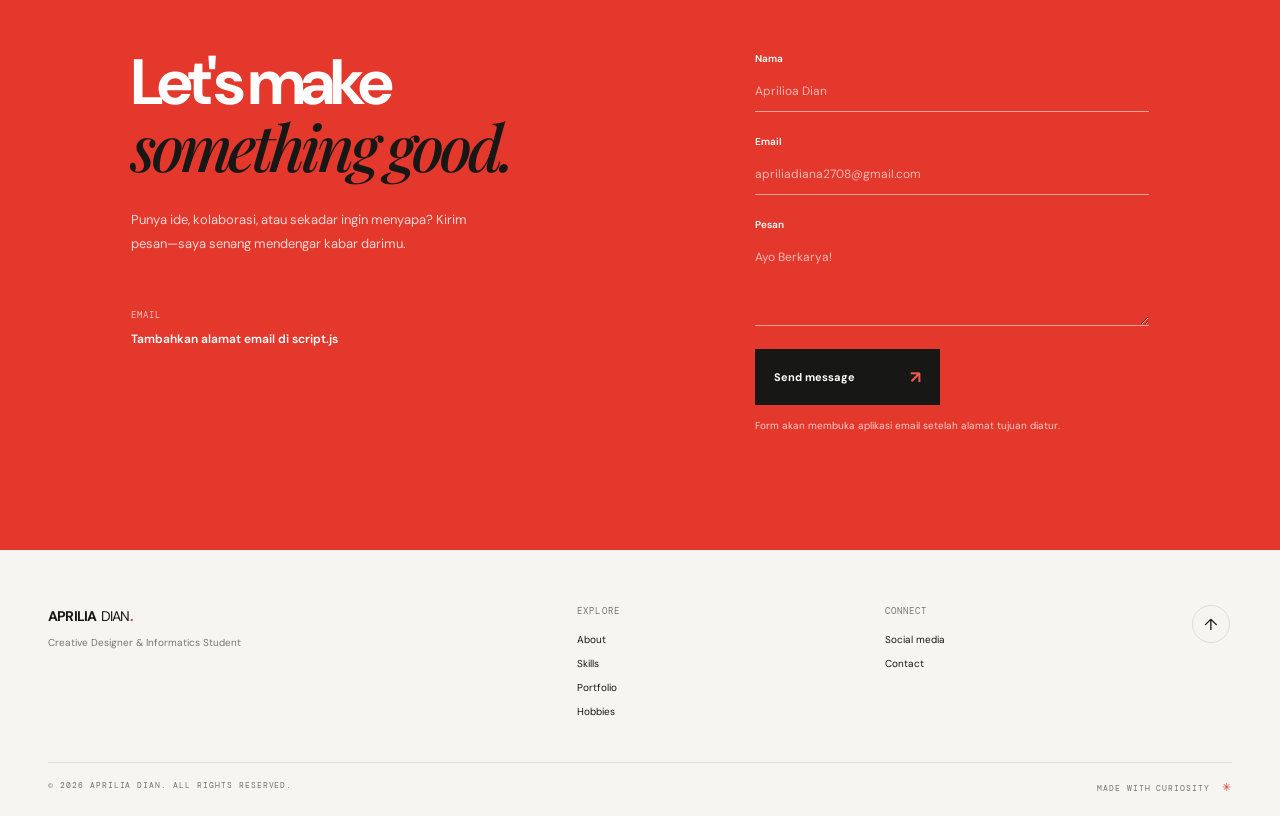
==== commit 700ad79d: "update portofolio" ====
--- a/index.html/index.html
+++ b/index.html/index.html
@@ -85,12 +85,12 @@
         <div class="section-heading reveal"><p class="eyebrow"><span class="eyebrow-dot"></span> SELECTED EXPLORATIONS</p><span class="section-number">03 / PORTFOLIO</span></div>
         <div class="portfolio-title-row reveal"><h2>Made with<br><em>intention.</em></h2><p>Ruang untuk ide, eksperimen visual, dan hal-hal yang sedang saya pelajari. Klik karya untuk melihat lebih dekat.</p></div>
         <div class="work-grid">
-          <button class="work-card work-feature reveal" type="button" data-title="Ruang Rupa" data-category="Poster Design" data-description="Eksplorasi poster dengan komposisi tegas dan warna kontras. Ganti gambar ini dengan karya poster pilihanmu." data-image="https://images.unsplash.com/photo-1549490349-8643362247b5?auto=format&fit=crop&w=1500&q=90"><span class="work-image"><img src="https://images.unsplash.com/photo-1549490349-8643362247b5?auto=format&fit=crop&w=1100&q=85" alt="Placeholder karya poster abstrak"></span><span class="work-meta"><span><strong>Ruang Rupa</strong><small>Poster Design</small></span><i>↗</i></span><span class="work-description">Eksplorasi komposisi dan warna kontras.</span></button>
-          <button class="work-card reveal" data-delay="80" type="button" data-title="Bentuk & Makna" data-category="Vector Design" data-description="Studi bentuk organik dan geometri dalam ilustrasi vektor. Ganti gambar ini dengan karya vector-mu." data-image="https://images.unsplash.com/photo-1541701494587-cb58502866ab?auto=format&fit=crop&w=1500&q=90"><span class="work-image"><img src="https://images.unsplash.com/photo-1541701494587-cb58502866ab?auto=format&fit=crop&w=900&q=85" alt="Placeholder ilustrasi warna abstrak"></span><span class="work-meta"><span><strong>Bentuk & Makna</strong><small>Vector Design</small></span><i>↗</i></span><span class="work-description">Studi bentuk organik dan geometri.</span></button>
-          <button class="work-card reveal" type="button" data-title="Sela" data-category="UI/UX Design" data-description="Konsep antarmuka digital dengan fokus pada pengalaman yang sederhana dan mudah dipahami. Ganti dengan preview desain UI/UX-mu." data-image="https://images.unsplash.com/photo-1558655146-9f40138edfeb?auto=format&fit=crop&w=1500&q=90"><span class="work-image"><img src="https://images.unsplash.com/photo-1558655146-9f40138edfeb?auto=format&fit=crop&w=900&q=85" alt="Placeholder konsep visual antarmuka"></span><span class="work-meta"><span><strong>Sela</strong><small>UI/UX Design</small></span><i>↗</i></span><span class="work-description">Konsep pengalaman digital yang lebih intuitif.</span></button>
-          <button class="work-card work-feature reveal" data-delay="80" type="button" data-title="Gerak Sejenak" data-category="Video Editing" data-description="Eksplorasi ritme, potongan gambar, dan storytelling singkat. Ganti gambar dengan thumbnail video edit-mu." data-image="https://images.unsplash.com/photo-1492619375914-88005aa9e8fb?auto=format&fit=crop&w=1500&q=90"><span class="work-image"><img src="https://images.unsplash.com/photo-1492619375914-88005aa9e8fb?auto=format&fit=crop&w=1100&q=85" alt="Placeholder produksi video kreatif"></span><span class="work-meta"><span><strong>Gerak Sejenak</strong><small>Video Editing</small></span><i>↗</i></span><span class="work-description">Ritme visual dalam cerita yang singkat.</span></button>
-          <button class="work-card reveal" type="button" data-title="Studio Kecil" data-category="Graphic Design" data-description="Studi identitas visual sederhana yang merangkai tipografi dan elemen grafis. Ganti gambar dengan karya desain grafismu." data-image="https://images.unsplash.com/photo-1503602642458-232111445657?auto=format&fit=crop&w=1500&q=90"><span class="work-image"><img src="https://images.unsplash.com/photo-1503602642458-232111445657?auto=format&fit=crop&w=900&q=85" alt="Placeholder identitas visual dan objek desain"></span><span class="work-meta"><span><strong>Studio Kecil</strong><small>Graphic Design</small></span><i>↗</i></span><span class="work-description">Eksplorasi identitas visual dan tipografi.</span></button>
-          <button class="work-card reveal" data-delay="80" type="button" data-title="Fragmen" data-category="Digital Artwork" data-description="Kumpulan eksplorasi visual digital dan bentuk-bentuk yang terinspirasi dari hal sehari-hari. Ganti gambar dengan artwork-mu." data-image="https://images.unsplash.com/photo-1513364776144-60967b0f800f?auto=format&fit=crop&w=1500&q=90"><span class="work-image"><img src="https://images.unsplash.com/photo-1513364776144-60967b0f800f?auto=format&fit=crop&w=900&q=85" alt="Placeholder karya seni digital"></span><span class="work-meta"><span><strong>Fragmen</strong><small>Digital Artwork</small></span><i>↗</i></span><span class="work-description">Eksperimen visual dari hal sehari-hari.</span></button>
+          <button class="work-card work-feature reveal" type="button" data-title="Ruang Rupa" data-category="Poster Design" data-description="Eksplorasi poster dengan komposisi tegas dan warna kontras. Ganti gambar ini dengan karya poster pilihanmu." data-image="https://images.unsplash.com/photo-1549490349-8643362247b5?auto=format&fit=crop&w=1500&q=90"><span class="work-image"><img src="img/img3.png" alt="Poster desain grafis"></span><span class="work-meta"><span><strong>Ruang Rupa</strong><small>Poster Design</small></span><i>↗</i></span><span class="work-description">Eksplorasi komposisi dan warna kontras.</span></button>
+          <button class="work-card reveal" data-delay="80" type="button" data-title="Bentuk & Makna" data-category="Vector Design" data-description="Studi bentuk organik dan geometri dalam ilustrasi vektor. Ganti gambar ini dengan karya vector-mu." data-image="https://images.unsplash.com/photo-1541701494587-cb58502866ab?auto=format&fit=crop&w=1500&q=90"><span class="work-image"><img src="img/img4.png" alt="Placeholder ilustrasi vektor"></span><span class="work-meta"><span><strong>Bentuk & Makna</strong><small>Vector Design</small></span><i>↗</i></span><span class="work-description">Eksplorasi bentuk organik dan geometri.</span></button>
+          <button class="work-card reveal" type="button" data-title="Sela" data-category="UI/UX Design" data-description="Konsep antarmuka digital dengan fokus pada pengalaman yang sederhana dan mudah dipahami. Ganti dengan preview desain UI/UX-mu." data-image="https://images.unsplash.com/photo-1558655146-9f40138edfeb?auto=format&fit=crop&w=1500&q=90"><span class="work-image"><img src="img/img5.png" alt="Placeholder desain UI/UX"></span><span class="work-meta"><span><strong>Sela</strong><small>UI/UX Design</small></span><i>↗</i></span><span class="work-description">Konsep antarmuka digital yang sederhana.</span></button>
+          <button class="work-card work-feature reveal" data-delay="80" type="button" data-title="Gerak Sejenak" data-category="Video Editing" data-description="Eksplorasi ritme, potongan gambar, dan storytelling singkat. Ganti gambar dengan thumbnail video edit-mu." data-image="https://images.unsplash.com/photo-1492619375914-88005aa9e8fb?auto=format&fit=crop&w=1500&q=90"><span class="work-image"><img src="img/img6.png" alt="Placeholder video editing"></span><span class="work-meta"><span><strong>Gerak Sejenak</strong><small>Video Editing</small></span><i>↗</i></span><span class="work-description">Eksplorasi ritme dan storytelling singkat.</span></button>
+          <button class="work-card reveal" type="button" data-title="Studio Kecil" data-category="Graphic Design" data-description="Studi identitas visual sederhana yang merangkai tipografi dan elemen grafis. Ganti gambar dengan karya desain grafismu." data-image="https://images.unsplash.com/photo-1503602642458-232111445657?auto=format&fit=crop&w=1500&q=90"><span class="work-image"><img src="img/img7.png" alt="Placeholder identitas visual dan objek desain"></span><span class="work-meta"><span><strong>Studio Kecil</strong><small>Graphic Design</small></span><i>↗</i></span><span class="work-description">Eksplorasi identitas visual dan tipografi.</span></button>
+          <button class="work-card reveal" data-delay="80" type="button" data-title="Fragmen" data-category="Digital Artwork" data-description="Kumpulan eksplorasi visual digital dan bentuk-bentuk yang terinspirasi dari hal sehari-hari. Ganti gambar dengan artwork-mu." data-image="https://images.unsplash.com/photo-1513364776144-60967b0f800f?auto=format&fit=crop&w=1500&q=90"><span class="work-image"><img src="img/img8.png" alt="Placeholder karya seni digital"></span><span class="work-meta"><span><strong>Fragmen</strong><small>Digital Artwork</small></span><i>↗</i></span><span class="work-description">Eksperimen visual dari hal sehari-hari.</span></button>
         </div>
         <p class="portfolio-note"><span>NOTE</span> Gambar di atas adalah placeholder visual. Klik kartu untuk preview; ganti URL gambar dan detail karya langsung di <code>index.html</code>.</p>
       </div>
@@ -110,7 +110,7 @@
     <section class="social section-pad" id="social">
       <div class="shell">
         <div class="section-heading reveal"><p class="eyebrow"><span class="eyebrow-dot"></span> FIND ME AROUND</p><span class="section-number">05 / SOCIALS</span></div>
-        <div class="social-heading reveal"><h2>Say hello<br><em>somewhere.</em></h2><p>Akun media sosial belum ditambahkan. Isi username dan URL milikmu di <code>script.js</code> agar kartu mengarah ke akun yang benar.</p></div>
+        <div class="social-heading reveal"><h2>Say hello<br><em>somewhere.</em></h2><p>Akun media sosial belum ditambahkan. lillya._o dan URL milikmu di <code>script.js</code> agar kartu mengarah ke akun yang benar.</p></div>
         <div class="social-grid" id="social-grid" aria-label="Media sosial Aprilia Dian"></div>
       </div>
     </section>
